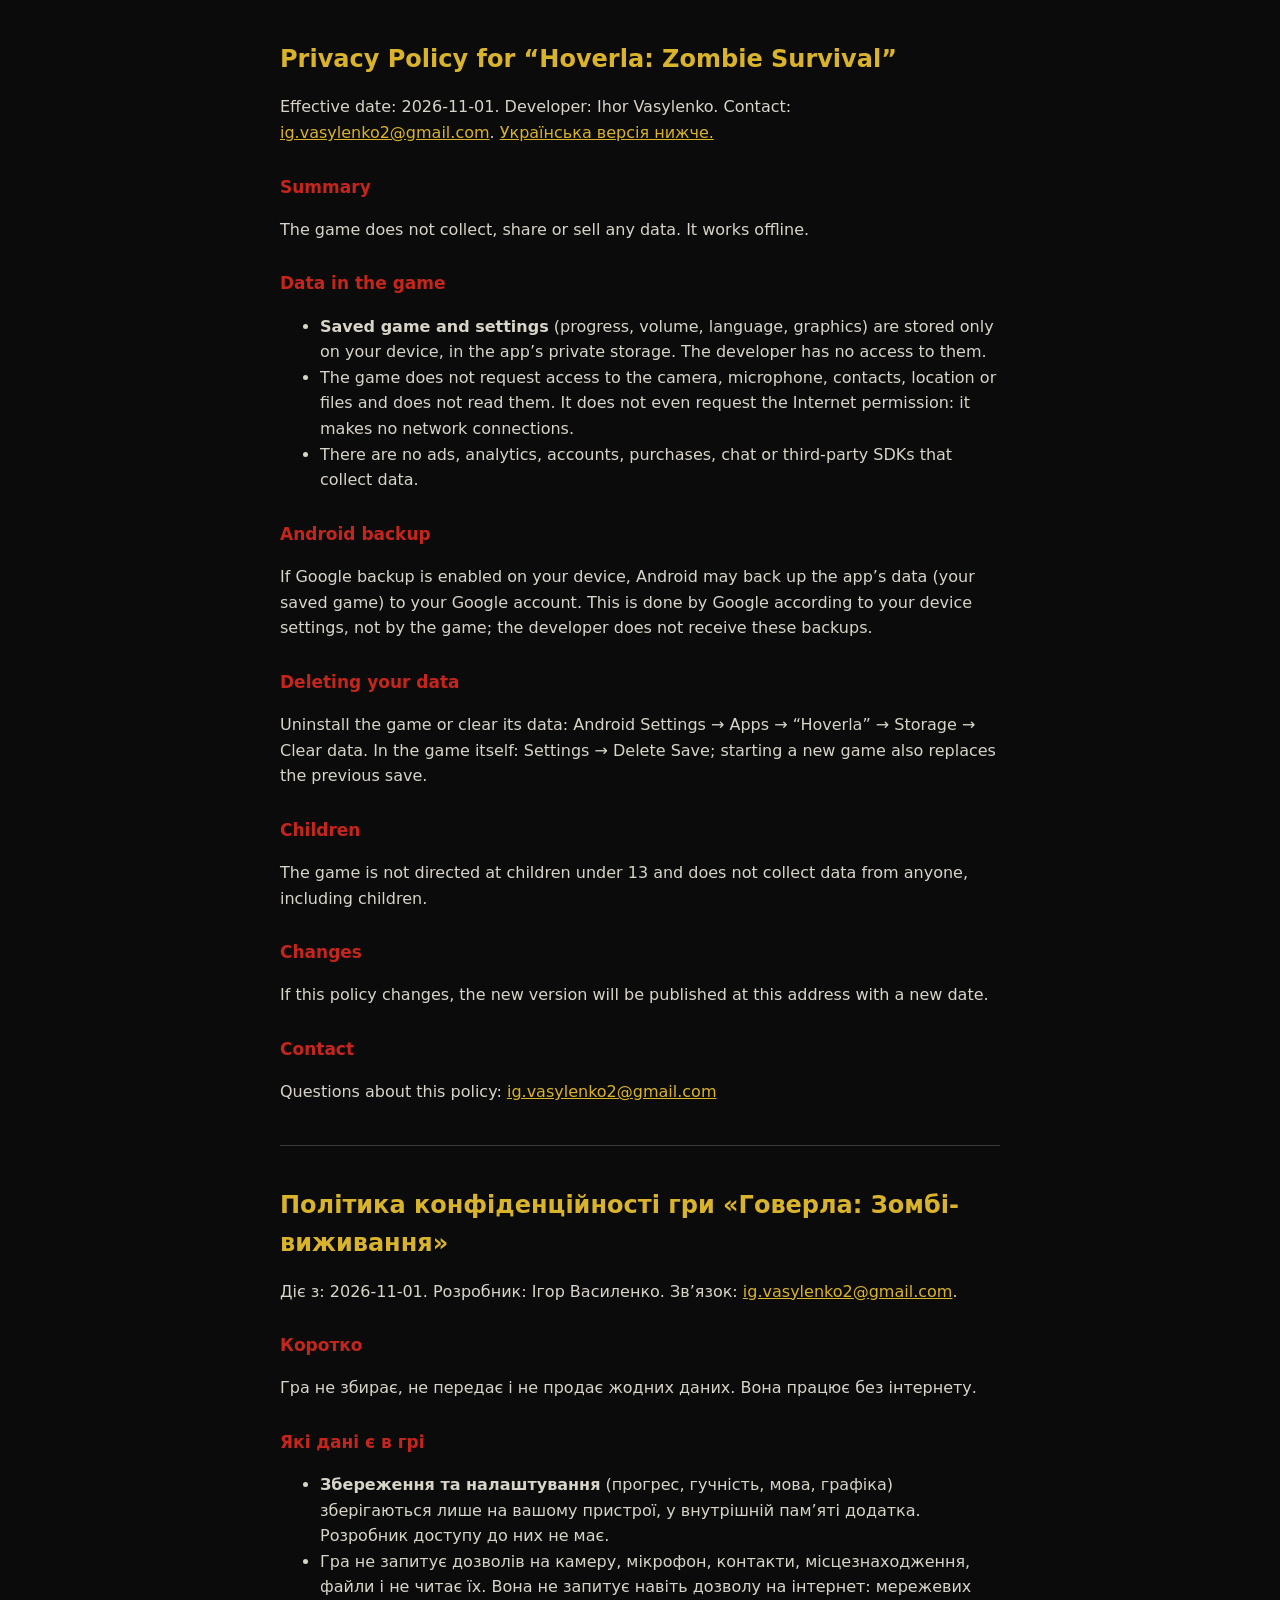
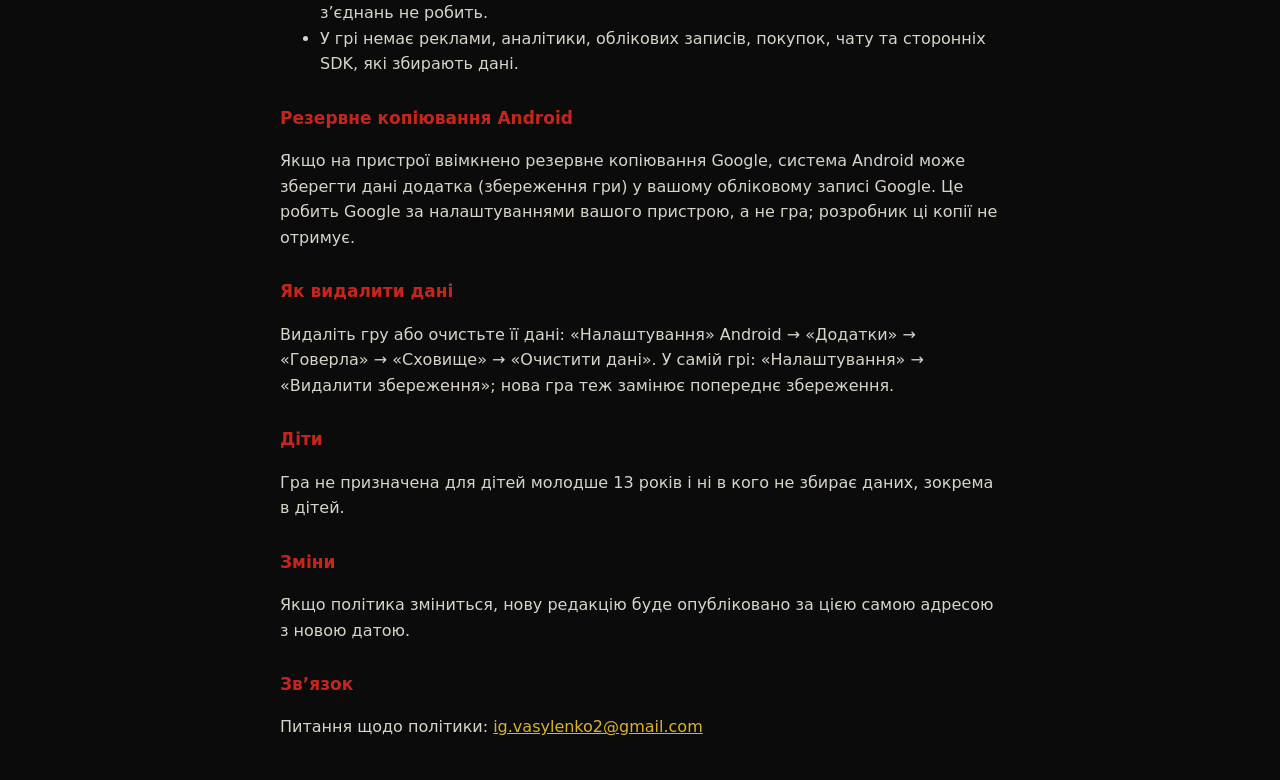
==== hoverla/privacy.html @ ca629ad1 "Privacy policy for Hoverla: Zombie Survival (en/uk)" ====
<!doctype html>
<html lang="en">
<head>
<meta charset="utf-8">
<meta name="viewport" content="width=device-width, initial-scale=1">
<title>Hoverla: Zombie Survival — Privacy Policy</title>
<style>
  body { font: 16px/1.6 system-ui, -apple-system, "Segoe UI", Roboto, sans-serif; max-width: 720px; margin: 40px auto; padding: 0 16px; background: #0b0b0b; color: #d8d4c8; }
  h1 { color: #d9b32b; font-size: 24px; }
  h2 { color: #c4261d; font-size: 17px; margin-top: 28px; }
  a { color: #d9b32b; }
  hr { border: 0; border-top: 1px solid #3a3a3a; margin: 40px 0; }
</style>
</head>
<body>
<h1>Privacy Policy for “Hoverla: Zombie Survival”</h1>
<p>Effective date: 2026-11-01. Developer: Ihor Vasylenko. Contact: <a href="mailto:ig.vasylenko2@gmail.com">ig.vasylenko2@gmail.com</a>. <a href="#uk">Українська версія нижче.</a></p>

<h2>Summary</h2>
<p>The game does not collect, share or sell any data. It works offline.</p>

<h2>Data in the game</h2>
<ul>
<li><b>Saved game and settings</b> (progress, volume, language, graphics) are stored only on your device, in the app’s private storage. The developer has no access to them.</li>
<li>The game does not request access to the camera, microphone, contacts, location or files and does not read them. It does not even request the Internet permission: it makes no network connections.</li>
<li>There are no ads, analytics, accounts, purchases, chat or third-party SDKs that collect data.</li>
</ul>

<h2>Android backup</h2>
<p>If Google backup is enabled on your device, Android may back up the app’s data (your saved game) to your Google account. This is done by Google according to your device settings, not by the game; the developer does not receive these backups.</p>

<h2>Deleting your data</h2>
<p>Uninstall the game or clear its data: Android Settings → Apps → “Hoverla” → Storage → Clear data. In the game itself: Settings → Delete Save; starting a new game also replaces the previous save.</p>

<h2>Children</h2>
<p>The game is not directed at children under 13 and does not collect data from anyone, including children.</p>

<h2>Changes</h2>
<p>If this policy changes, the new version will be published at this address with a new date.</p>

<h2>Contact</h2>
<p>Questions about this policy: <a href="mailto:ig.vasylenko2@gmail.com">ig.vasylenko2@gmail.com</a></p>

<hr>

<div id="uk" lang="uk">
<h1>Політика конфіденційності гри «Говерла: Зомбі-виживання»</h1>
<p>Діє з: 2026-11-01. Розробник: Ігор Василенко. Зв’язок: <a href="mailto:ig.vasylenko2@gmail.com">ig.vasylenko2@gmail.com</a>.</p>

<h2>Коротко</h2>
<p>Гра не збирає, не передає і не продає жодних даних. Вона працює без інтернету.</p>

<h2>Які дані є в грі</h2>
<ul>
<li><b>Збереження та налаштування</b> (прогрес, гучність, мова, графіка) зберігаються лише на вашому пристрої, у внутрішній пам’яті додатка. Розробник доступу до них не має.</li>
<li>Гра не запитує дозволів на камеру, мікрофон, контакти, місцезнаходження, файли і не читає їх. Вона не запитує навіть дозволу на інтернет: мережевих з’єднань не робить.</li>
<li>У грі немає реклами, аналітики, облікових записів, покупок, чату та сторонніх SDK, які збирають дані.</li>
</ul>

<h2>Резервне копіювання Android</h2>
<p>Якщо на пристрої ввімкнено резервне копіювання Google, система Android може зберегти дані додатка (збереження гри) у вашому обліковому записі Google. Це робить Google за налаштуваннями вашого пристрою, а не гра; розробник ці копії не отримує.</p>

<h2>Як видалити дані</h2>
<p>Видаліть гру або очистьте її дані: «Налаштування» Android → «Додатки» → «Говерла» → «Сховище» → «Очистити дані». У самій грі: «Налаштування» → «Видалити збереження»; нова гра теж замінює попереднє збереження.</p>

<h2>Діти</h2>
<p>Гра не призначена для дітей молодше 13 років і ні в кого не збирає даних, зокрема в дітей.</p>

<h2>Зміни</h2>
<p>Якщо політика зміниться, нову редакцію буде опубліковано за цією самою адресою з новою датою.</p>

<h2>Зв’язок</h2>
<p>Питання щодо політики: <a href="mailto:ig.vasylenko2@gmail.com">ig.vasylenko2@gmail.com</a></p>
</div>
</body>
</html>
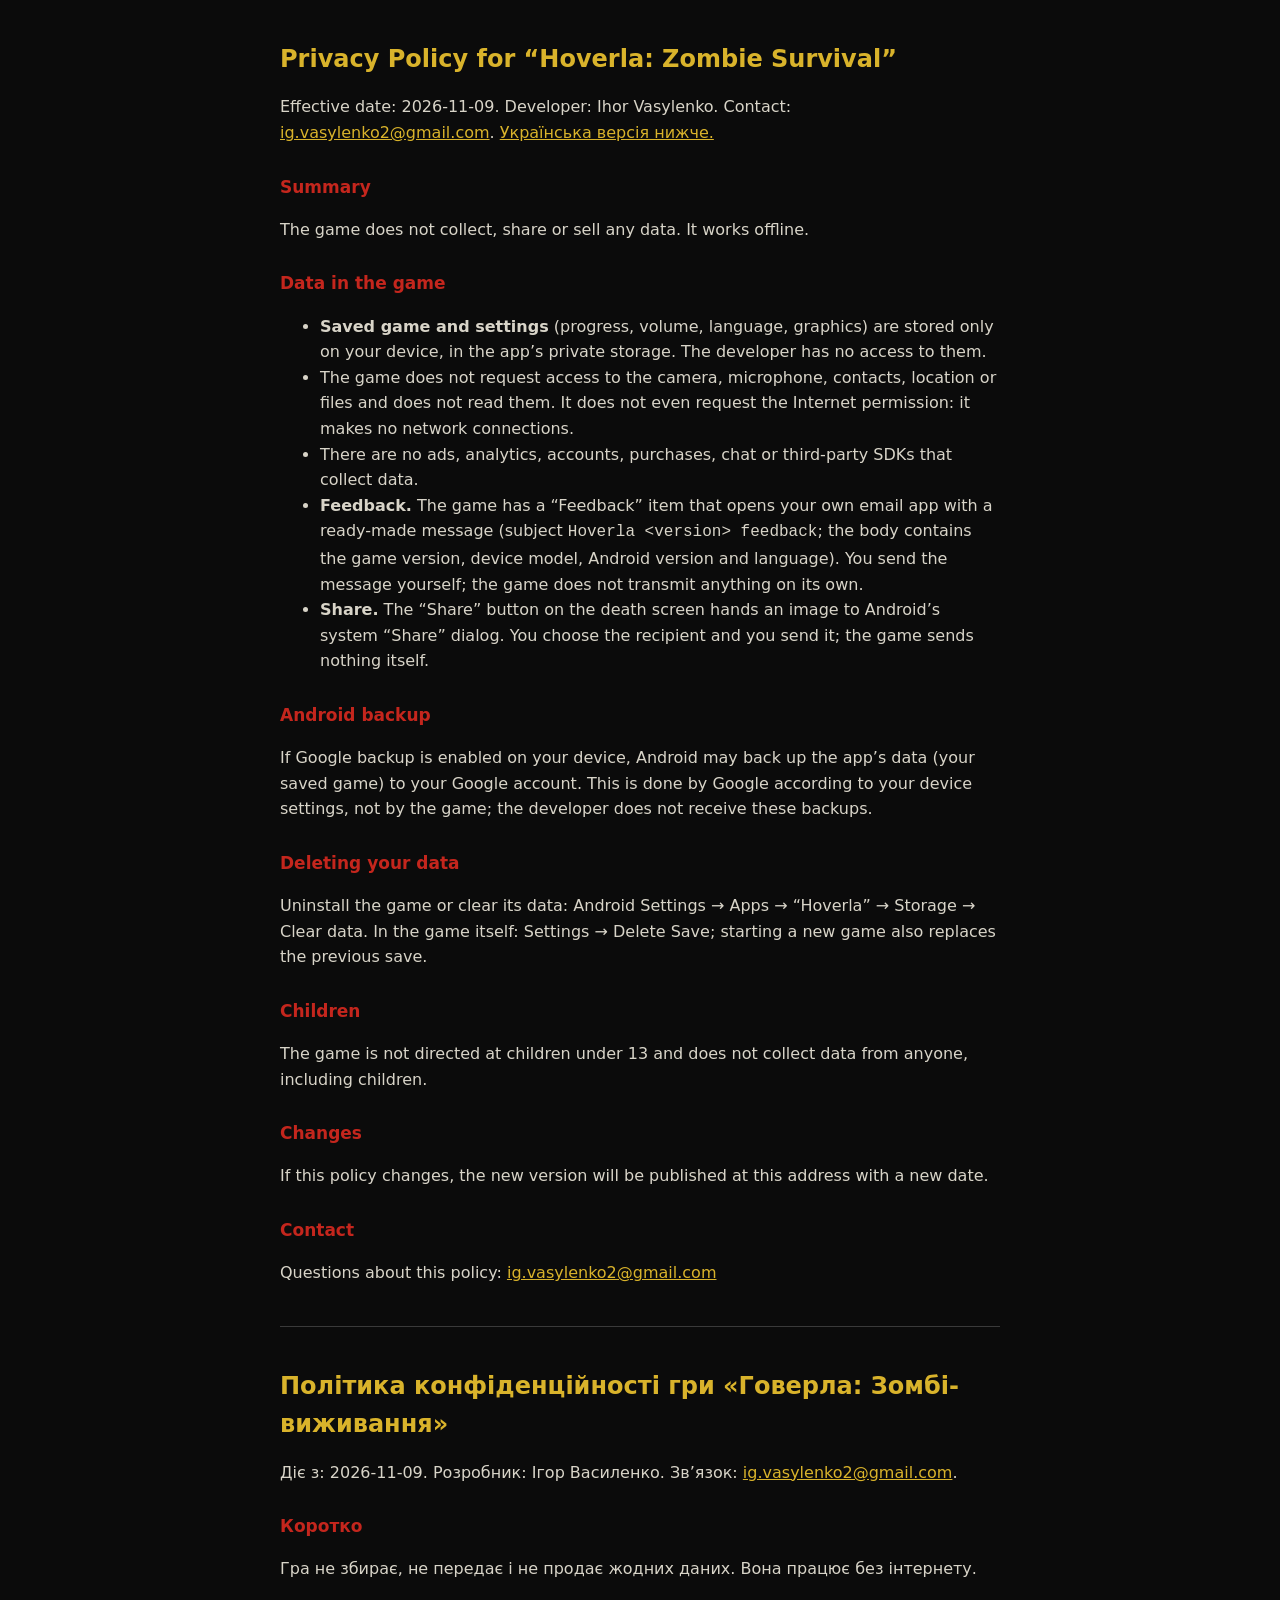
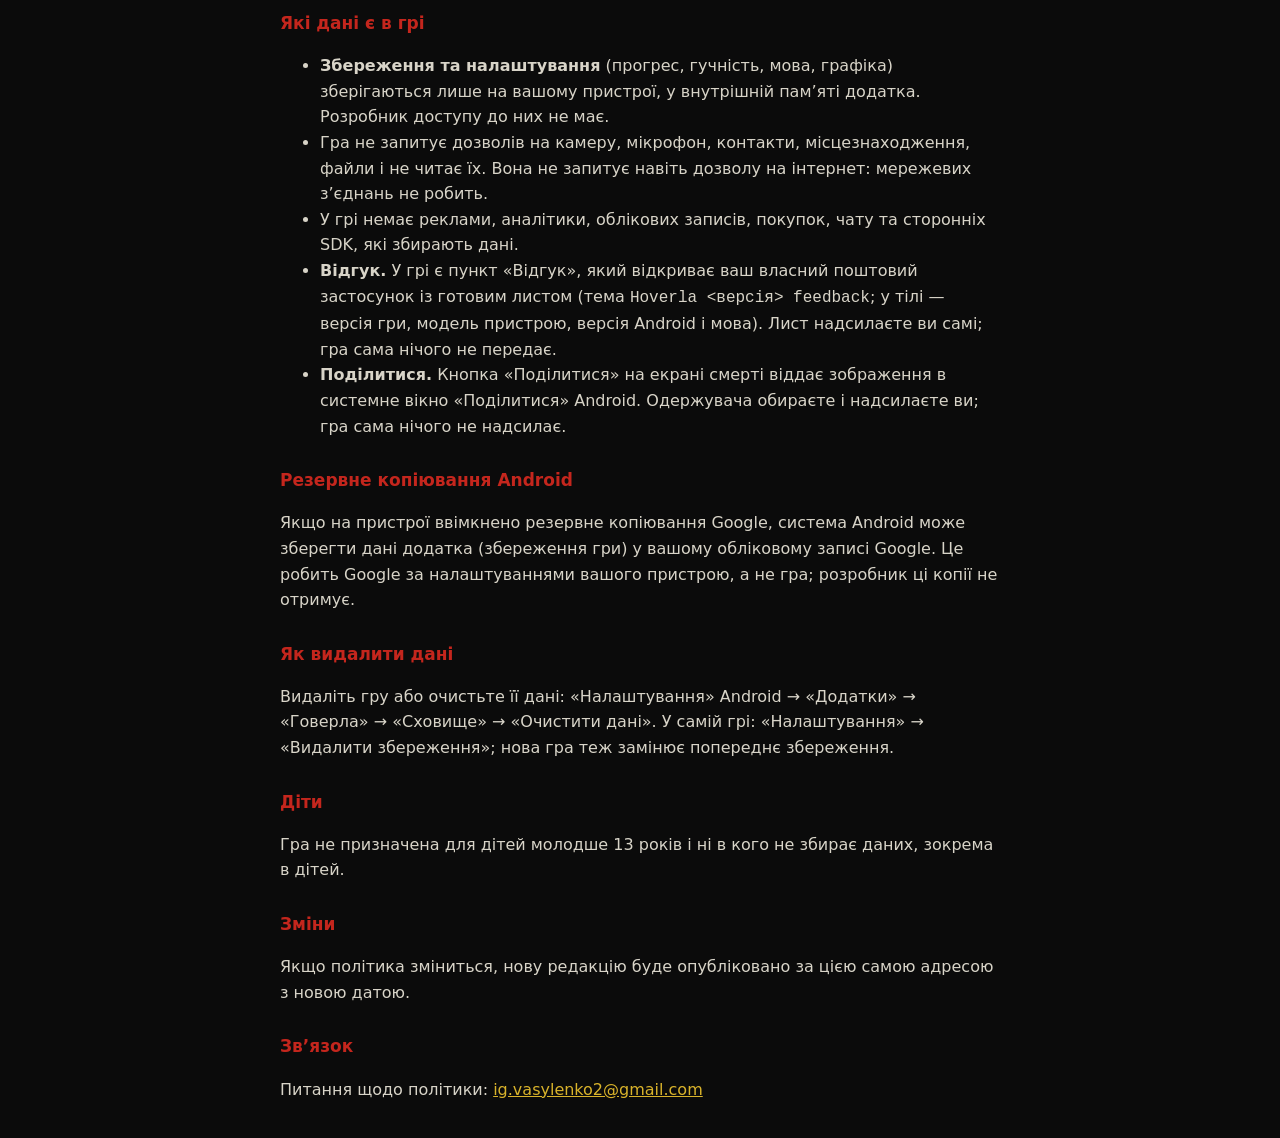
==== commit 07869afd: "Hoverla privacy: feedback email and share-image notes, date 2026-11-09" ====
--- a/hoverla/privacy.html
+++ b/hoverla/privacy.html
@@ -14,7 +14,7 @@
 </head>
 <body>
 <h1>Privacy Policy for “Hoverla: Zombie Survival”</h1>
-<p>Effective date: 2026-11-01. Developer: Ihor Vasylenko. Contact: <a href="mailto:ig.vasylenko2@gmail.com">ig.vasylenko2@gmail.com</a>. <a href="#uk">Українська версія нижче.</a></p>
+<p>Effective date: 2026-11-09. Developer: Ihor Vasylenko. Contact: <a href="mailto:ig.vasylenko2@gmail.com">ig.vasylenko2@gmail.com</a>. <a href="#uk">Українська версія нижче.</a></p>
 
 <h2>Summary</h2>
 <p>The game does not collect, share or sell any data. It works offline.</p>
@@ -24,6 +24,8 @@
 <li><b>Saved game and settings</b> (progress, volume, language, graphics) are stored only on your device, in the app’s private storage. The developer has no access to them.</li>
 <li>The game does not request access to the camera, microphone, contacts, location or files and does not read them. It does not even request the Internet permission: it makes no network connections.</li>
 <li>There are no ads, analytics, accounts, purchases, chat or third-party SDKs that collect data.</li>
+<li><b>Feedback.</b> The game has a “Feedback” item that opens your own email app with a ready-made message (subject <code>Hoverla &lt;version&gt; feedback</code>; the body contains the game version, device model, Android version and language). You send the message yourself; the game does not transmit anything on its own.</li>
+<li><b>Share.</b> The “Share” button on the death screen hands an image to Android’s system “Share” dialog. You choose the recipient and you send it; the game sends nothing itself.</li>
 </ul>
 
 <h2>Android backup</h2>
@@ -45,7 +47,7 @@
 
 <div id="uk" lang="uk">
 <h1>Політика конфіденційності гри «Говерла: Зомбі-виживання»</h1>
-<p>Діє з: 2026-11-01. Розробник: Ігор Василенко. Зв’язок: <a href="mailto:ig.vasylenko2@gmail.com">ig.vasylenko2@gmail.com</a>.</p>
+<p>Діє з: 2026-11-09. Розробник: Ігор Василенко. Зв’язок: <a href="mailto:ig.vasylenko2@gmail.com">ig.vasylenko2@gmail.com</a>.</p>
 
 <h2>Коротко</h2>
 <p>Гра не збирає, не передає і не продає жодних даних. Вона працює без інтернету.</p>
@@ -55,6 +57,8 @@
 <li><b>Збереження та налаштування</b> (прогрес, гучність, мова, графіка) зберігаються лише на вашому пристрої, у внутрішній пам’яті додатка. Розробник доступу до них не має.</li>
 <li>Гра не запитує дозволів на камеру, мікрофон, контакти, місцезнаходження, файли і не читає їх. Вона не запитує навіть дозволу на інтернет: мережевих з’єднань не робить.</li>
 <li>У грі немає реклами, аналітики, облікових записів, покупок, чату та сторонніх SDK, які збирають дані.</li>
+<li><b>Відгук.</b> У грі є пункт «Відгук», який відкриває ваш власний поштовий застосунок із готовим листом (тема <code>Hoverla &lt;версія&gt; feedback</code>; у тілі — версія гри, модель пристрою, версія Android і мова). Лист надсилаєте ви самі; гра сама нічого не передає.</li>
+<li><b>Поділитися.</b> Кнопка «Поділитися» на екрані смерті віддає зображення в системне вікно «Поділитися» Android. Одержувача обираєте і надсилаєте ви; гра сама нічого не надсилає.</li>
 </ul>
 
 <h2>Резервне копіювання Android</h2>
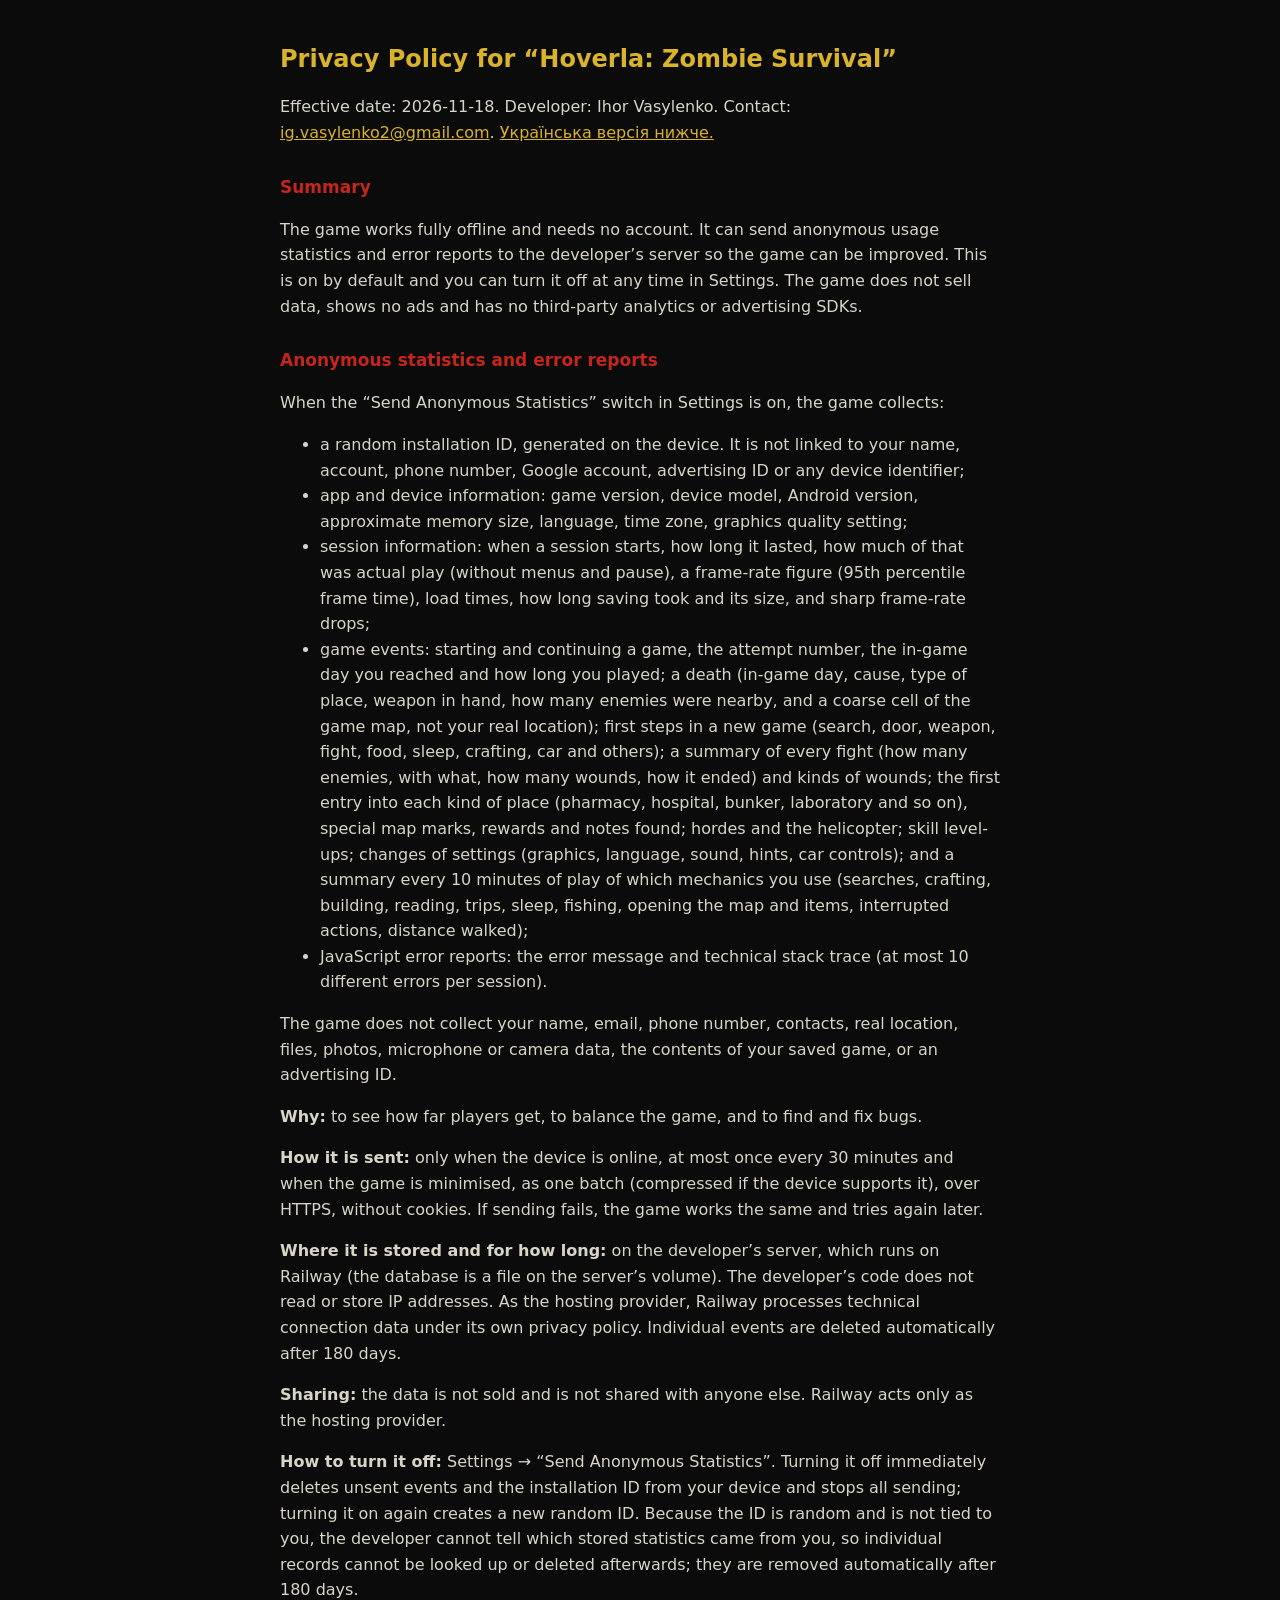
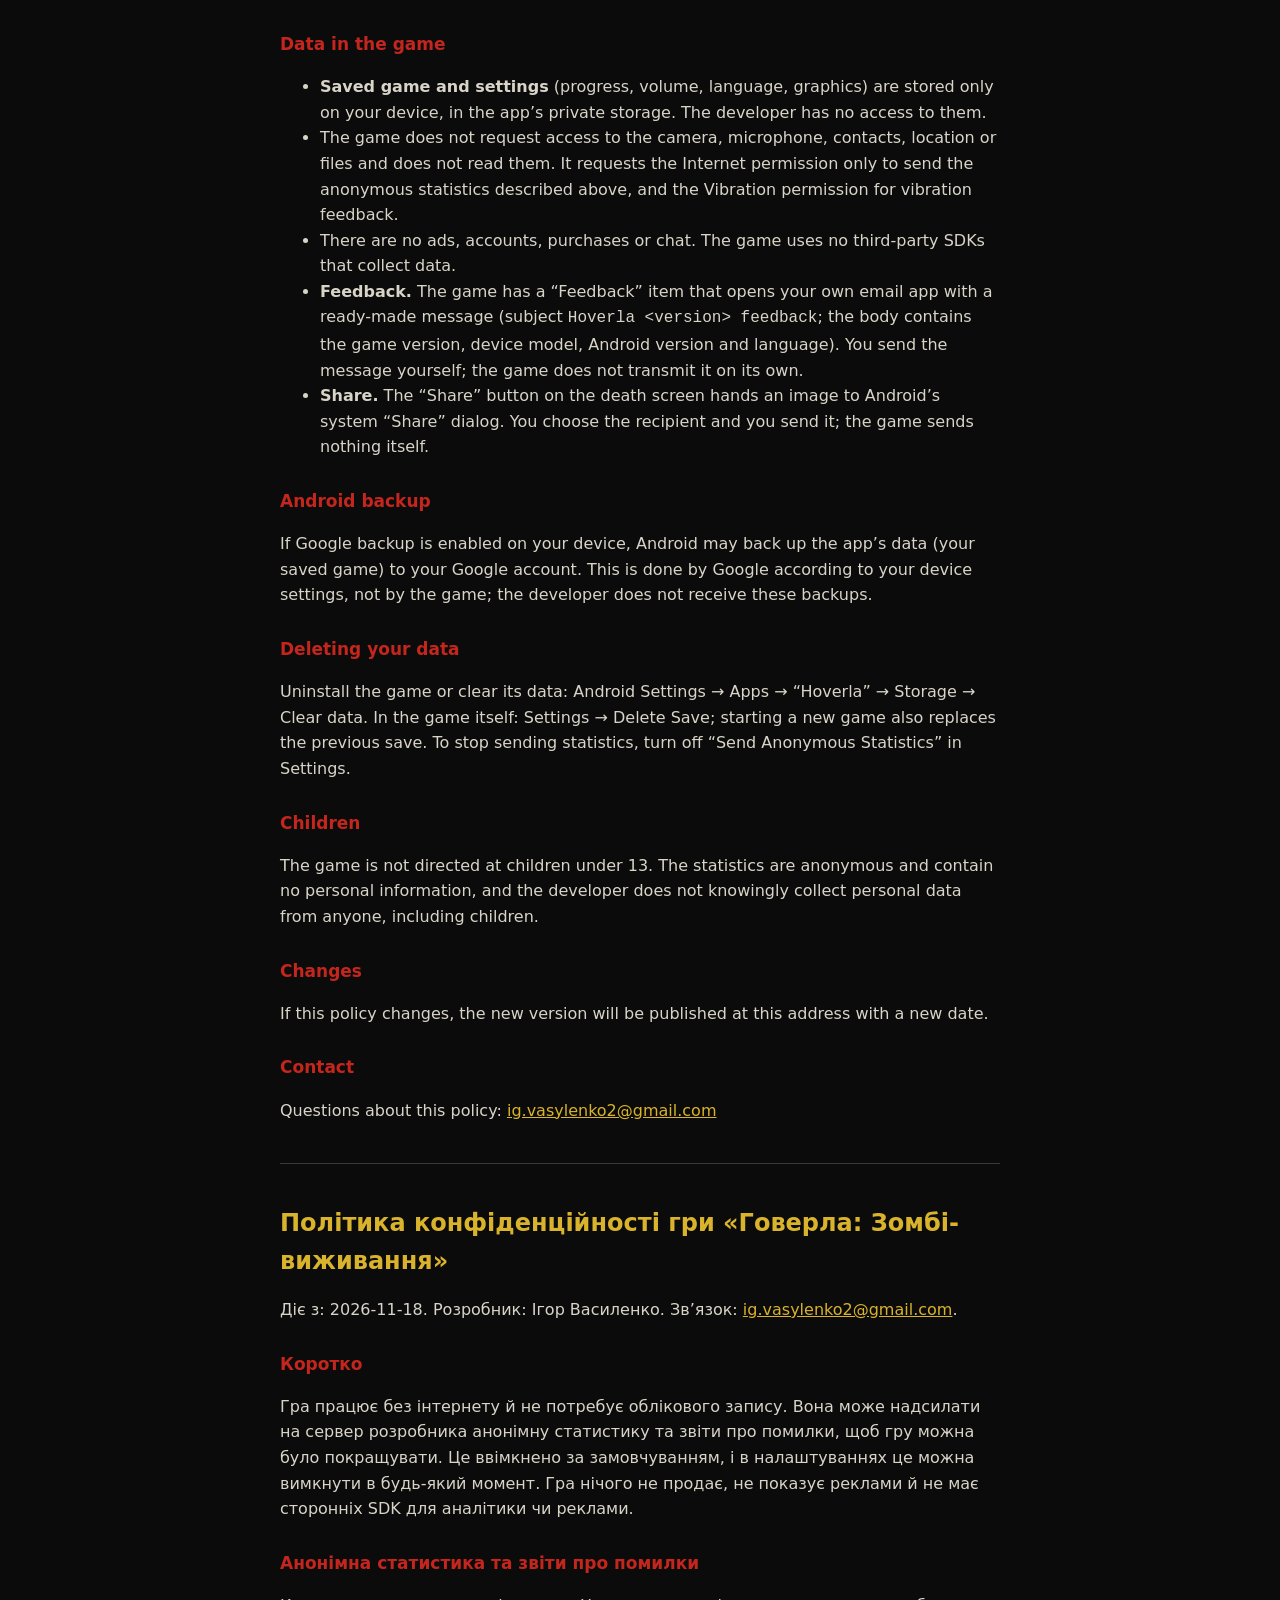
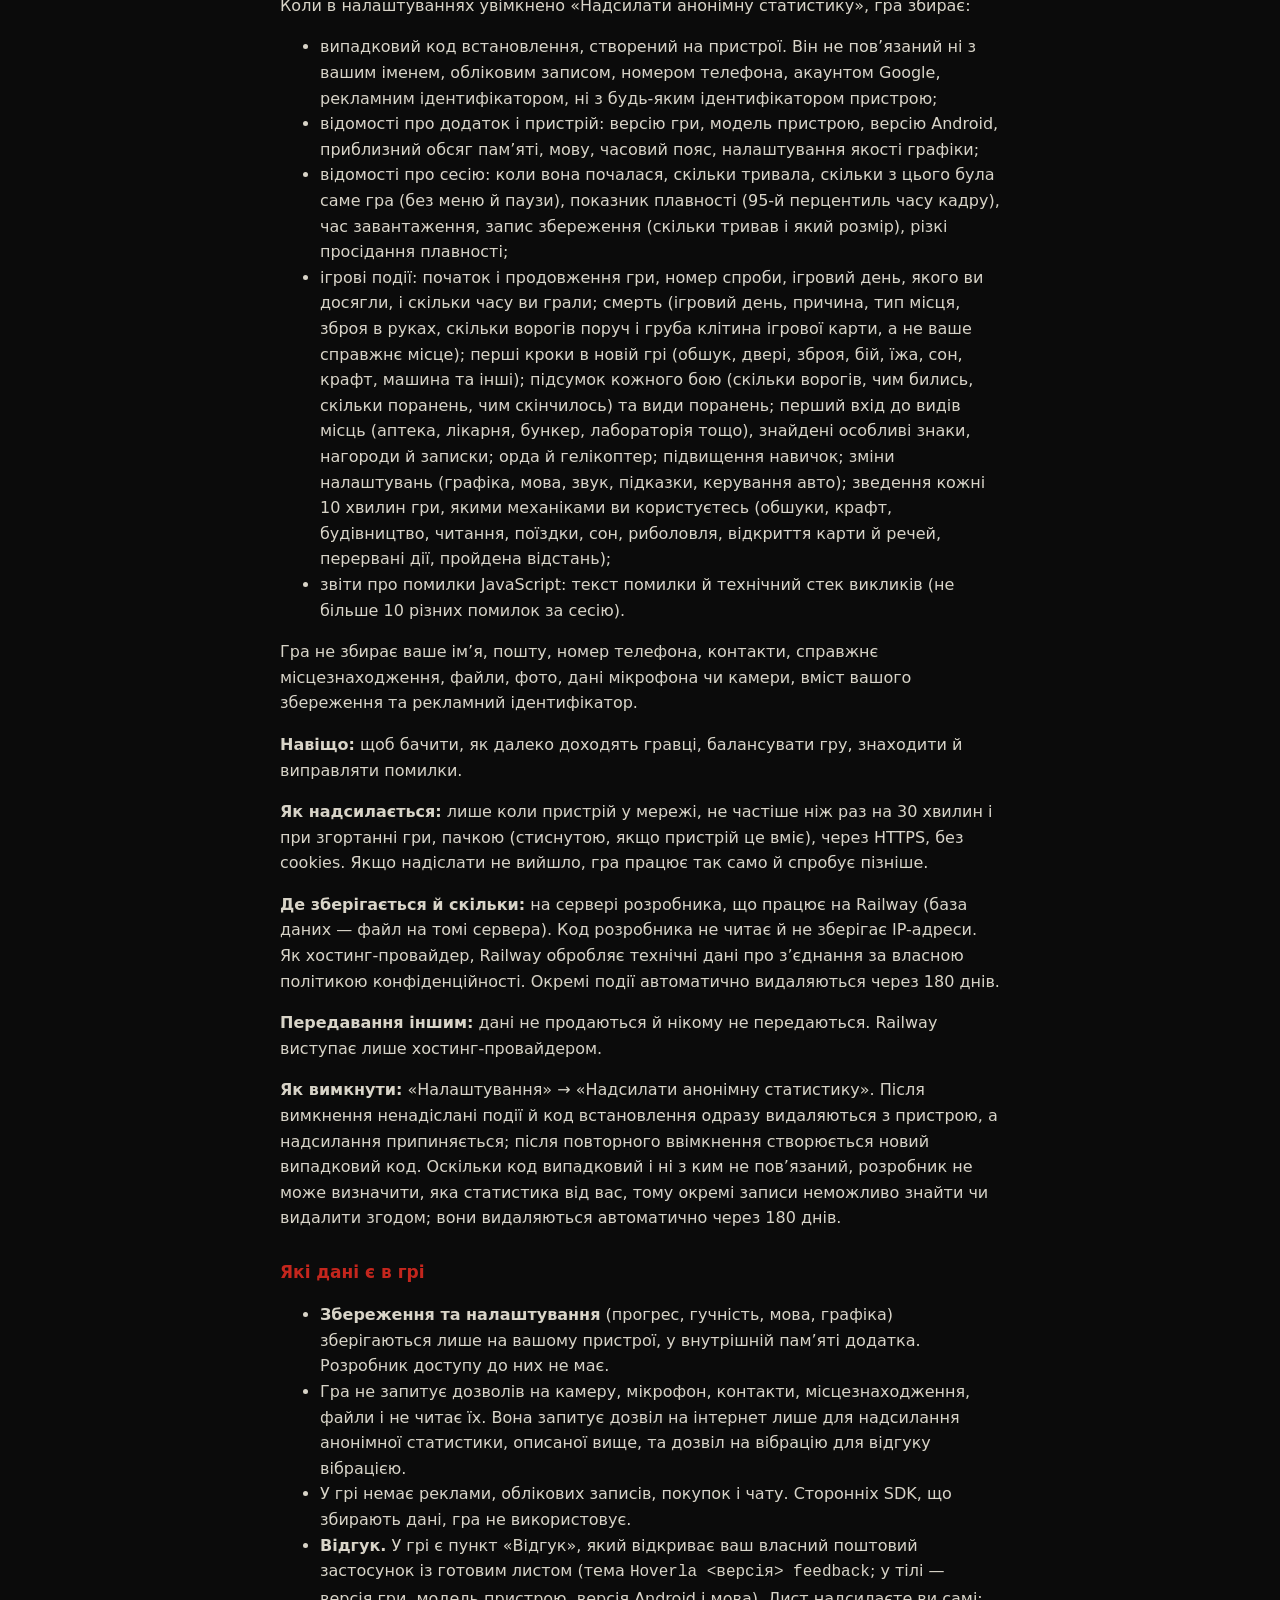
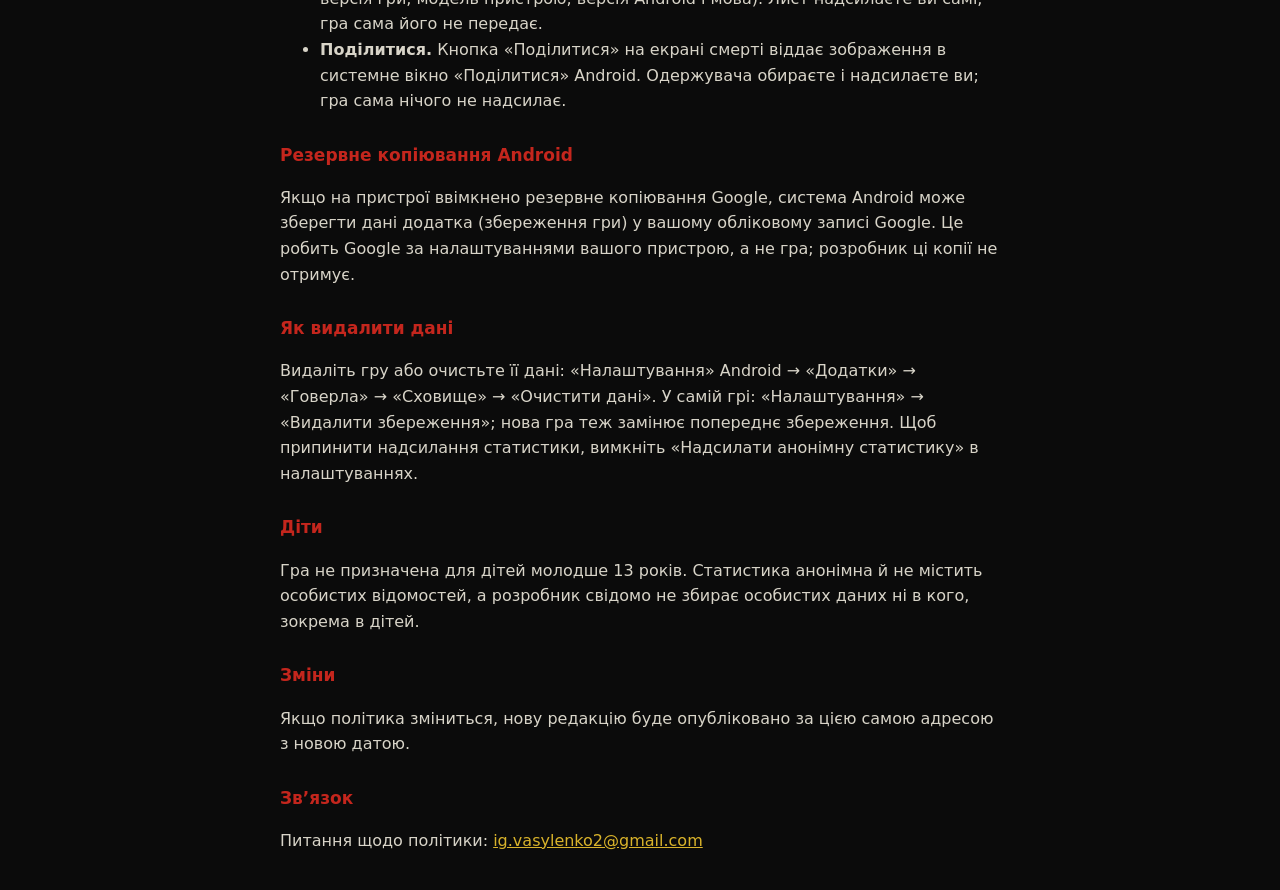
==== commit d9d7b2c1: "Privacy policy: anonymous statistics and error reports (2026-11-18)" ====
--- a/hoverla/privacy.html
+++ b/hoverla/privacy.html
@@ -14,17 +14,33 @@
 </head>
 <body>
 <h1>Privacy Policy for “Hoverla: Zombie Survival”</h1>
-<p>Effective date: 2026-11-09. Developer: Ihor Vasylenko. Contact: <a href="mailto:ig.vasylenko2@gmail.com">ig.vasylenko2@gmail.com</a>. <a href="#uk">Українська версія нижче.</a></p>
+<p>Effective date: 2026-11-18. Developer: Ihor Vasylenko. Contact: <a href="mailto:ig.vasylenko2@gmail.com">ig.vasylenko2@gmail.com</a>. <a href="#uk">Українська версія нижче.</a></p>
 
 <h2>Summary</h2>
-<p>The game does not collect, share or sell any data. It works offline.</p>
+<p>The game works fully offline and needs no account. It can send anonymous usage statistics and error reports to the developer’s server so the game can be improved. This is on by default and you can turn it off at any time in Settings. The game does not sell data, shows no ads and has no third-party analytics or advertising SDKs.</p>
+
+<h2>Anonymous statistics and error reports</h2>
+<p>When the “Send Anonymous Statistics” switch in Settings is on, the game collects:</p>
+<ul>
+<li>a random installation ID, generated on the device. It is not linked to your name, account, phone number, Google account, advertising ID or any device identifier;</li>
+<li>app and device information: game version, device model, Android version, approximate memory size, language, time zone, graphics quality setting;</li>
+<li>session information: when a session starts, how long it lasted, how much of that was actual play (without menus and pause), a frame-rate figure (95th percentile frame time), load times, how long saving took and its size, and sharp frame-rate drops;</li>
+<li>game events: starting and continuing a game, the attempt number, the in-game day you reached and how long you played; a death (in-game day, cause, type of place, weapon in hand, how many enemies were nearby, and a coarse cell of the game map, not your real location); first steps in a new game (search, door, weapon, fight, food, sleep, crafting, car and others); a summary of every fight (how many enemies, with what, how many wounds, how it ended) and kinds of wounds; the first entry into each kind of place (pharmacy, hospital, bunker, laboratory and so on), special map marks, rewards and notes found; hordes and the helicopter; skill level-ups; changes of settings (graphics, language, sound, hints, car controls); and a summary every 10 minutes of play of which mechanics you use (searches, crafting, building, reading, trips, sleep, fishing, opening the map and items, interrupted actions, distance walked);</li>
+<li>JavaScript error reports: the error message and technical stack trace (at most 10 different errors per session).</li>
+</ul>
+<p>The game does not collect your name, email, phone number, contacts, real location, files, photos, microphone or camera data, the contents of your saved game, or an advertising ID.</p>
+<p><b>Why:</b> to see how far players get, to balance the game, and to find and fix bugs.</p>
+<p><b>How it is sent:</b> only when the device is online, at most once every 30 minutes and when the game is minimised, as one batch (compressed if the device supports it), over HTTPS, without cookies. If sending fails, the game works the same and tries again later.</p>
+<p><b>Where it is stored and for how long:</b> on the developer’s server, which runs on Railway (the database is a file on the server’s volume). The developer’s code does not read or store IP addresses. As the hosting provider, Railway processes technical connection data under its own privacy policy. Individual events are deleted automatically after 180 days.</p>
+<p><b>Sharing:</b> the data is not sold and is not shared with anyone else. Railway acts only as the hosting provider.</p>
+<p><b>How to turn it off:</b> Settings → “Send Anonymous Statistics”. Turning it off immediately deletes unsent events and the installation ID from your device and stops all sending; turning it on again creates a new random ID. Because the ID is random and is not tied to you, the developer cannot tell which stored statistics came from you, so individual records cannot be looked up or deleted afterwards; they are removed automatically after 180 days.</p>
 
 <h2>Data in the game</h2>
 <ul>
 <li><b>Saved game and settings</b> (progress, volume, language, graphics) are stored only on your device, in the app’s private storage. The developer has no access to them.</li>
-<li>The game does not request access to the camera, microphone, contacts, location or files and does not read them. It does not even request the Internet permission: it makes no network connections.</li>
-<li>There are no ads, analytics, accounts, purchases, chat or third-party SDKs that collect data.</li>
-<li><b>Feedback.</b> The game has a “Feedback” item that opens your own email app with a ready-made message (subject <code>Hoverla &lt;version&gt; feedback</code>; the body contains the game version, device model, Android version and language). You send the message yourself; the game does not transmit anything on its own.</li>
+<li>The game does not request access to the camera, microphone, contacts, location or files and does not read them. It requests the Internet permission only to send the anonymous statistics described above, and the Vibration permission for vibration feedback.</li>
+<li>There are no ads, accounts, purchases or chat. The game uses no third-party SDKs that collect data.</li>
+<li><b>Feedback.</b> The game has a “Feedback” item that opens your own email app with a ready-made message (subject <code>Hoverla &lt;version&gt; feedback</code>; the body contains the game version, device model, Android version and language). You send the message yourself; the game does not transmit it on its own.</li>
 <li><b>Share.</b> The “Share” button on the death screen hands an image to Android’s system “Share” dialog. You choose the recipient and you send it; the game sends nothing itself.</li>
 </ul>
 
@@ -32,10 +48,10 @@
 <p>If Google backup is enabled on your device, Android may back up the app’s data (your saved game) to your Google account. This is done by Google according to your device settings, not by the game; the developer does not receive these backups.</p>
 
 <h2>Deleting your data</h2>
-<p>Uninstall the game or clear its data: Android Settings → Apps → “Hoverla” → Storage → Clear data. In the game itself: Settings → Delete Save; starting a new game also replaces the previous save.</p>
+<p>Uninstall the game or clear its data: Android Settings → Apps → “Hoverla” → Storage → Clear data. In the game itself: Settings → Delete Save; starting a new game also replaces the previous save. To stop sending statistics, turn off “Send Anonymous Statistics” in Settings.</p>
 
 <h2>Children</h2>
-<p>The game is not directed at children under 13 and does not collect data from anyone, including children.</p>
+<p>The game is not directed at children under 13. The statistics are anonymous and contain no personal information, and the developer does not knowingly collect personal data from anyone, including children.</p>
 
 <h2>Changes</h2>
 <p>If this policy changes, the new version will be published at this address with a new date.</p>
@@ -47,17 +63,33 @@
 
 <div id="uk" lang="uk">
 <h1>Політика конфіденційності гри «Говерла: Зомбі-виживання»</h1>
-<p>Діє з: 2026-11-09. Розробник: Ігор Василенко. Зв’язок: <a href="mailto:ig.vasylenko2@gmail.com">ig.vasylenko2@gmail.com</a>.</p>
+<p>Діє з: 2026-11-18. Розробник: Ігор Василенко. Зв’язок: <a href="mailto:ig.vasylenko2@gmail.com">ig.vasylenko2@gmail.com</a>.</p>
 
 <h2>Коротко</h2>
-<p>Гра не збирає, не передає і не продає жодних даних. Вона працює без інтернету.</p>
+<p>Гра працює без інтернету й не потребує облікового запису. Вона може надсилати на сервер розробника анонімну статистику та звіти про помилки, щоб гру можна було покращувати. Це ввімкнено за замовчуванням, і в налаштуваннях це можна вимкнути в будь-який момент. Гра нічого не продає, не показує реклами й не має сторонніх SDK для аналітики чи реклами.</p>
+
+<h2>Анонімна статистика та звіти про помилки</h2>
+<p>Коли в налаштуваннях увімкнено «Надсилати анонімну статистику», гра збирає:</p>
+<ul>
+<li>випадковий код встановлення, створений на пристрої. Він не пов’язаний ні з вашим іменем, обліковим записом, номером телефона, акаунтом Google, рекламним ідентифікатором, ні з будь-яким ідентифікатором пристрою;</li>
+<li>відомості про додаток і пристрій: версію гри, модель пристрою, версію Android, приблизний обсяг пам’яті, мову, часовий пояс, налаштування якості графіки;</li>
+<li>відомості про сесію: коли вона почалася, скільки тривала, скільки з цього була саме гра (без меню й паузи), показник плавності (95-й перцентиль часу кадру), час завантаження, запис збереження (скільки тривав і який розмір), різкі просідання плавності;</li>
+<li>ігрові події: початок і продовження гри, номер спроби, ігровий день, якого ви досягли, і скільки часу ви грали; смерть (ігровий день, причина, тип місця, зброя в руках, скільки ворогів поруч і груба клітина ігрової карти, а не ваше справжнє місце); перші кроки в новій грі (обшук, двері, зброя, бій, їжа, сон, крафт, машина та інші); підсумок кожного бою (скільки ворогів, чим бились, скільки поранень, чим скінчилось) та види поранень; перший вхід до видів місць (аптека, лікарня, бункер, лабораторія тощо), знайдені особливі знаки, нагороди й записки; орда й гелікоптер; підвищення навичок; зміни налаштувань (графіка, мова, звук, підказки, керування авто); зведення кожні 10 хвилин гри, якими механіками ви користуєтесь (обшуки, крафт, будівництво, читання, поїздки, сон, риболовля, відкриття карти й речей, перервані дії, пройдена відстань);</li>
+<li>звіти про помилки JavaScript: текст помилки й технічний стек викликів (не більше 10 різних помилок за сесію).</li>
+</ul>
+<p>Гра не збирає ваше ім’я, пошту, номер телефона, контакти, справжнє місцезнаходження, файли, фото, дані мікрофона чи камери, вміст вашого збереження та рекламний ідентифікатор.</p>
+<p><b>Навіщо:</b> щоб бачити, як далеко доходять гравці, балансувати гру, знаходити й виправляти помилки.</p>
+<p><b>Як надсилається:</b> лише коли пристрій у мережі, не частіше ніж раз на 30 хвилин і при згортанні гри, пачкою (стиснутою, якщо пристрій це вміє), через HTTPS, без cookies. Якщо надіслати не вийшло, гра працює так само й спробує пізніше.</p>
+<p><b>Де зберігається й скільки:</b> на сервері розробника, що працює на Railway (база даних — файл на томі сервера). Код розробника не читає й не зберігає IP-адреси. Як хостинг-провайдер, Railway обробляє технічні дані про з’єднання за власною політикою конфіденційності. Окремі події автоматично видаляються через 180 днів.</p>
+<p><b>Передавання іншим:</b> дані не продаються й нікому не передаються. Railway виступає лише хостинг-провайдером.</p>
+<p><b>Як вимкнути:</b> «Налаштування» → «Надсилати анонімну статистику». Після вимкнення ненадіслані події й код встановлення одразу видаляються з пристрою, а надсилання припиняється; після повторного ввімкнення створюється новий випадковий код. Оскільки код випадковий і ні з ким не пов’язаний, розробник не може визначити, яка статистика від вас, тому окремі записи неможливо знайти чи видалити згодом; вони видаляються автоматично через 180 днів.</p>
 
 <h2>Які дані є в грі</h2>
 <ul>
 <li><b>Збереження та налаштування</b> (прогрес, гучність, мова, графіка) зберігаються лише на вашому пристрої, у внутрішній пам’яті додатка. Розробник доступу до них не має.</li>
-<li>Гра не запитує дозволів на камеру, мікрофон, контакти, місцезнаходження, файли і не читає їх. Вона не запитує навіть дозволу на інтернет: мережевих з’єднань не робить.</li>
-<li>У грі немає реклами, аналітики, облікових записів, покупок, чату та сторонніх SDK, які збирають дані.</li>
-<li><b>Відгук.</b> У грі є пункт «Відгук», який відкриває ваш власний поштовий застосунок із готовим листом (тема <code>Hoverla &lt;версія&gt; feedback</code>; у тілі — версія гри, модель пристрою, версія Android і мова). Лист надсилаєте ви самі; гра сама нічого не передає.</li>
+<li>Гра не запитує дозволів на камеру, мікрофон, контакти, місцезнаходження, файли і не читає їх. Вона запитує дозвіл на інтернет лише для надсилання анонімної статистики, описаної вище, та дозвіл на вібрацію для відгуку вібрацією.</li>
+<li>У грі немає реклами, облікових записів, покупок і чату. Сторонніх SDK, що збирають дані, гра не використовує.</li>
+<li><b>Відгук.</b> У грі є пункт «Відгук», який відкриває ваш власний поштовий застосунок із готовим листом (тема <code>Hoverla &lt;версія&gt; feedback</code>; у тілі — версія гри, модель пристрою, версія Android і мова). Лист надсилаєте ви самі; гра сама його не передає.</li>
 <li><b>Поділитися.</b> Кнопка «Поділитися» на екрані смерті віддає зображення в системне вікно «Поділитися» Android. Одержувача обираєте і надсилаєте ви; гра сама нічого не надсилає.</li>
 </ul>
 
@@ -65,10 +97,10 @@
 <p>Якщо на пристрої ввімкнено резервне копіювання Google, система Android може зберегти дані додатка (збереження гри) у вашому обліковому записі Google. Це робить Google за налаштуваннями вашого пристрою, а не гра; розробник ці копії не отримує.</p>
 
 <h2>Як видалити дані</h2>
-<p>Видаліть гру або очистьте її дані: «Налаштування» Android → «Додатки» → «Говерла» → «Сховище» → «Очистити дані». У самій грі: «Налаштування» → «Видалити збереження»; нова гра теж замінює попереднє збереження.</p>
+<p>Видаліть гру або очистьте її дані: «Налаштування» Android → «Додатки» → «Говерла» → «Сховище» → «Очистити дані». У самій грі: «Налаштування» → «Видалити збереження»; нова гра теж замінює попереднє збереження. Щоб припинити надсилання статистики, вимкніть «Надсилати анонімну статистику» в налаштуваннях.</p>
 
 <h2>Діти</h2>
-<p>Гра не призначена для дітей молодше 13 років і ні в кого не збирає даних, зокрема в дітей.</p>
+<p>Гра не призначена для дітей молодше 13 років. Статистика анонімна й не містить особистих відомостей, а розробник свідомо не збирає особистих даних ні в кого, зокрема в дітей.</p>
 
 <h2>Зміни</h2>
 <p>Якщо політика зміниться, нову редакцію буде опубліковано за цією самою адресою з новою датою.</p>
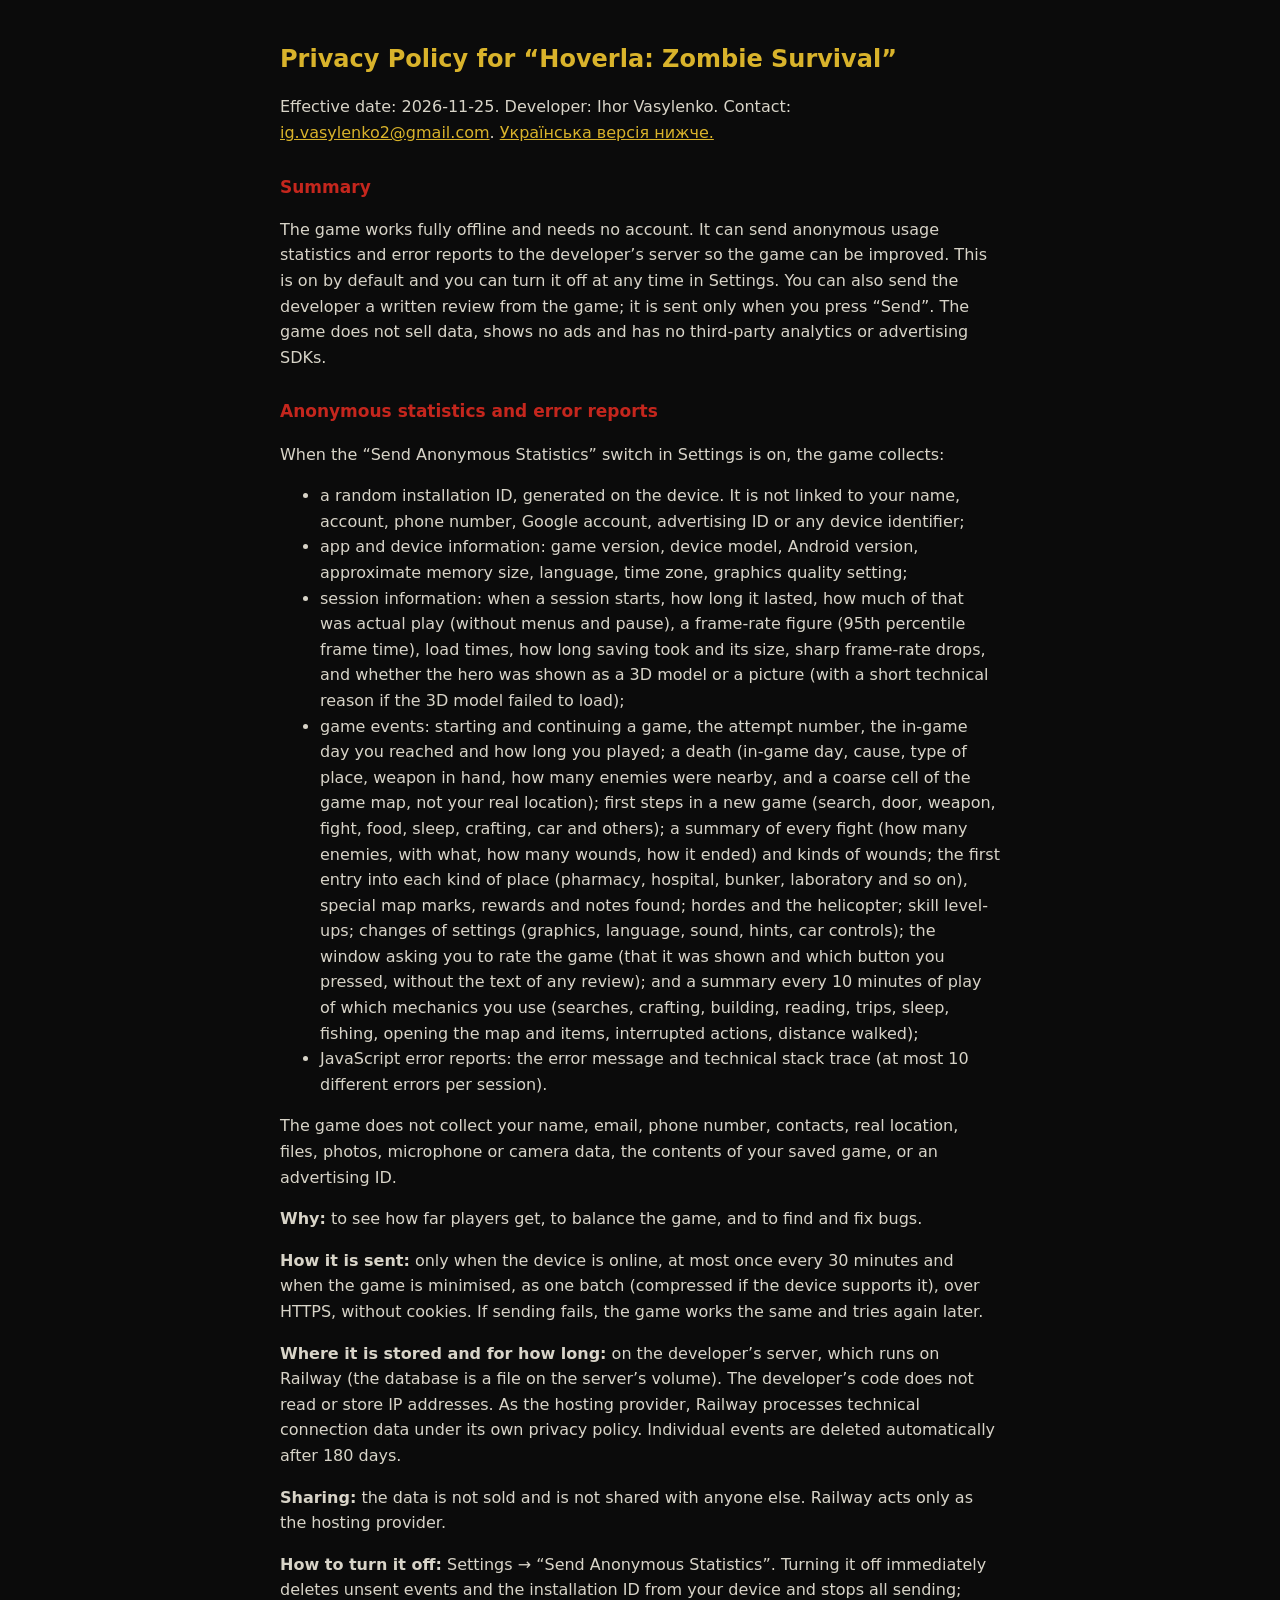
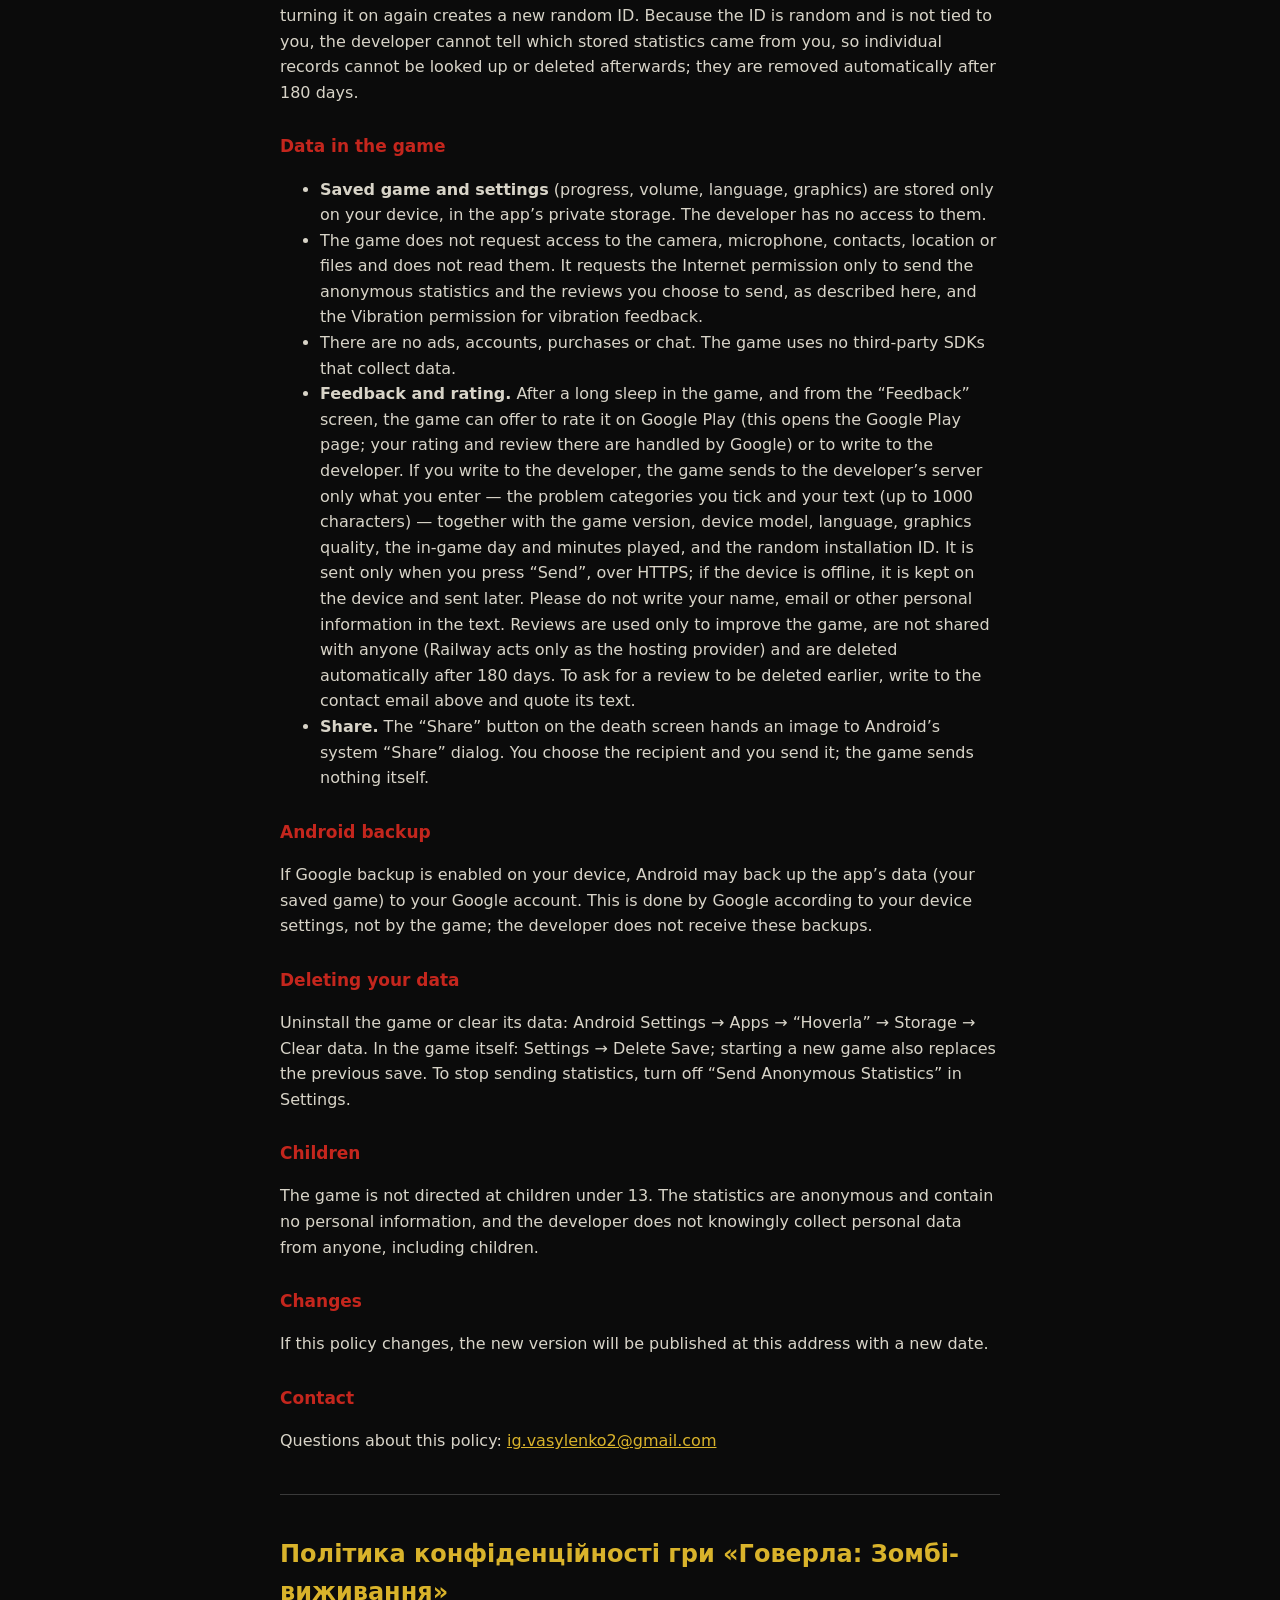
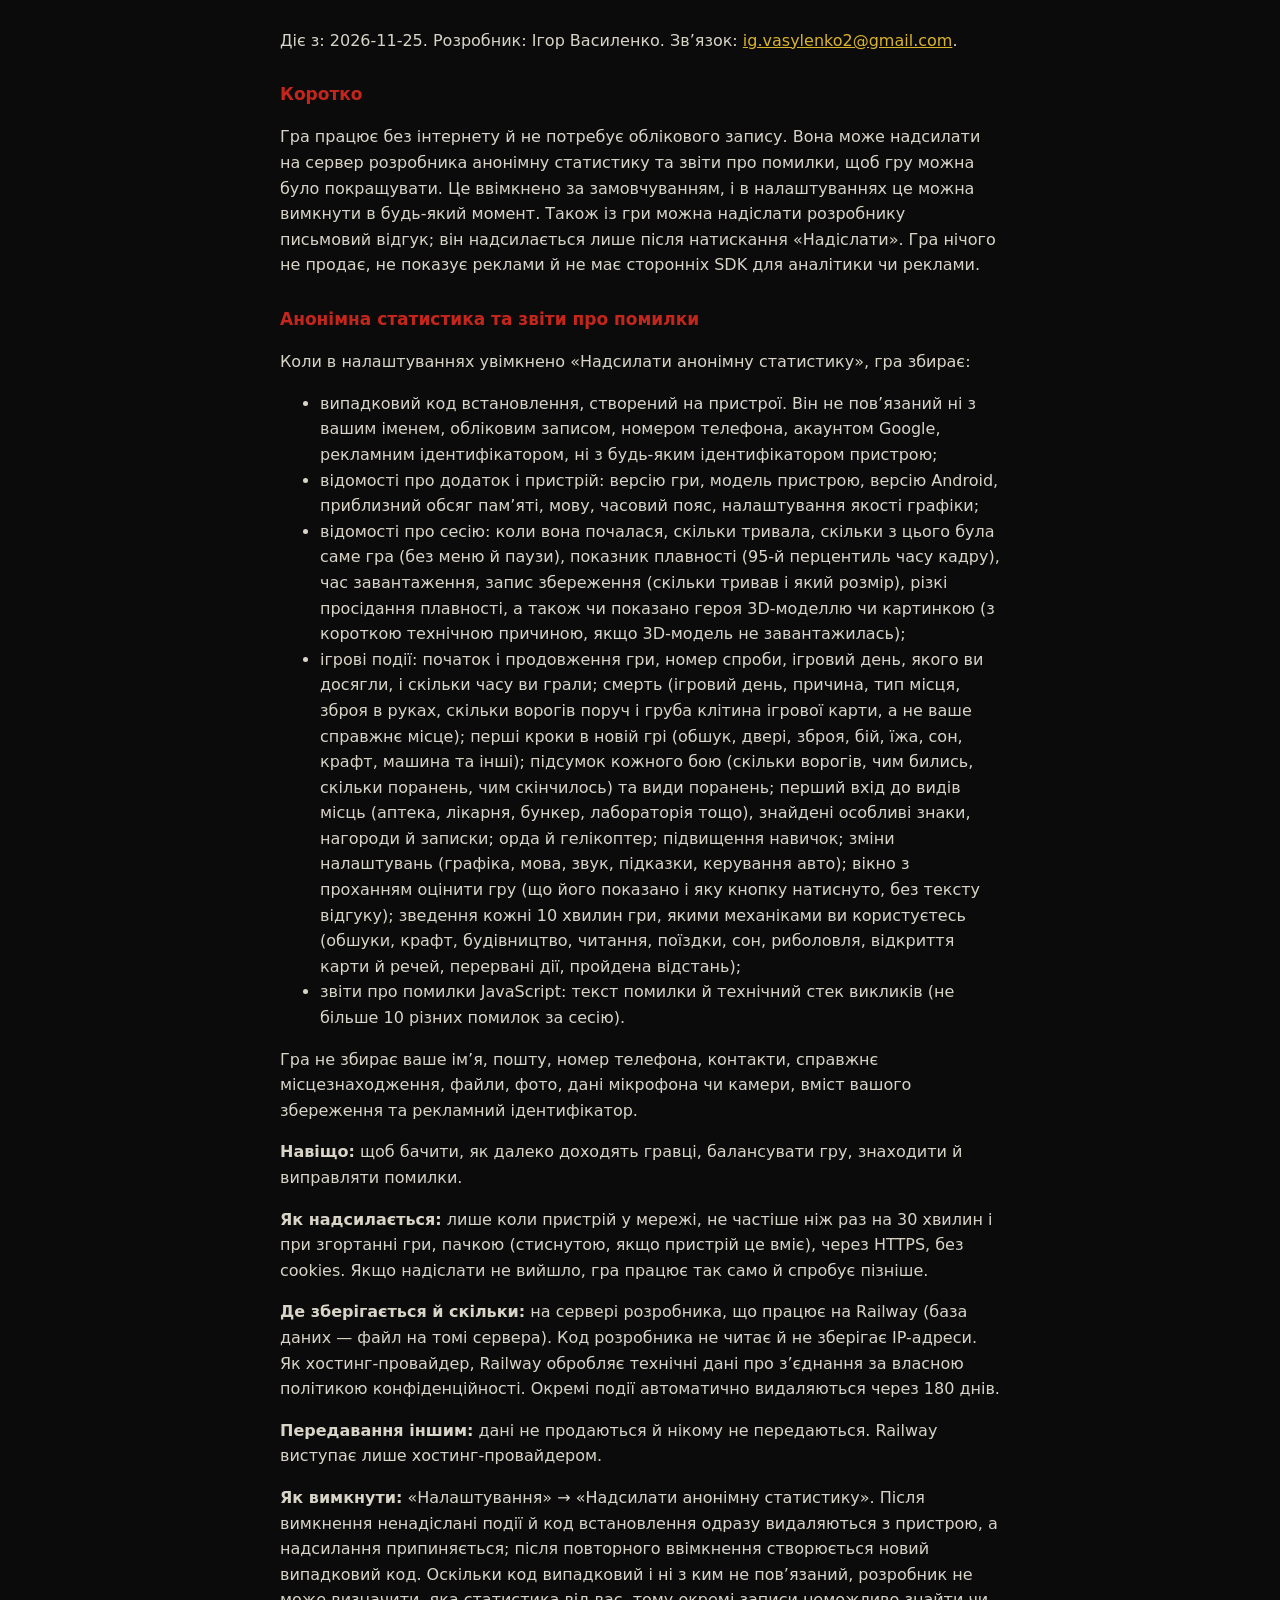
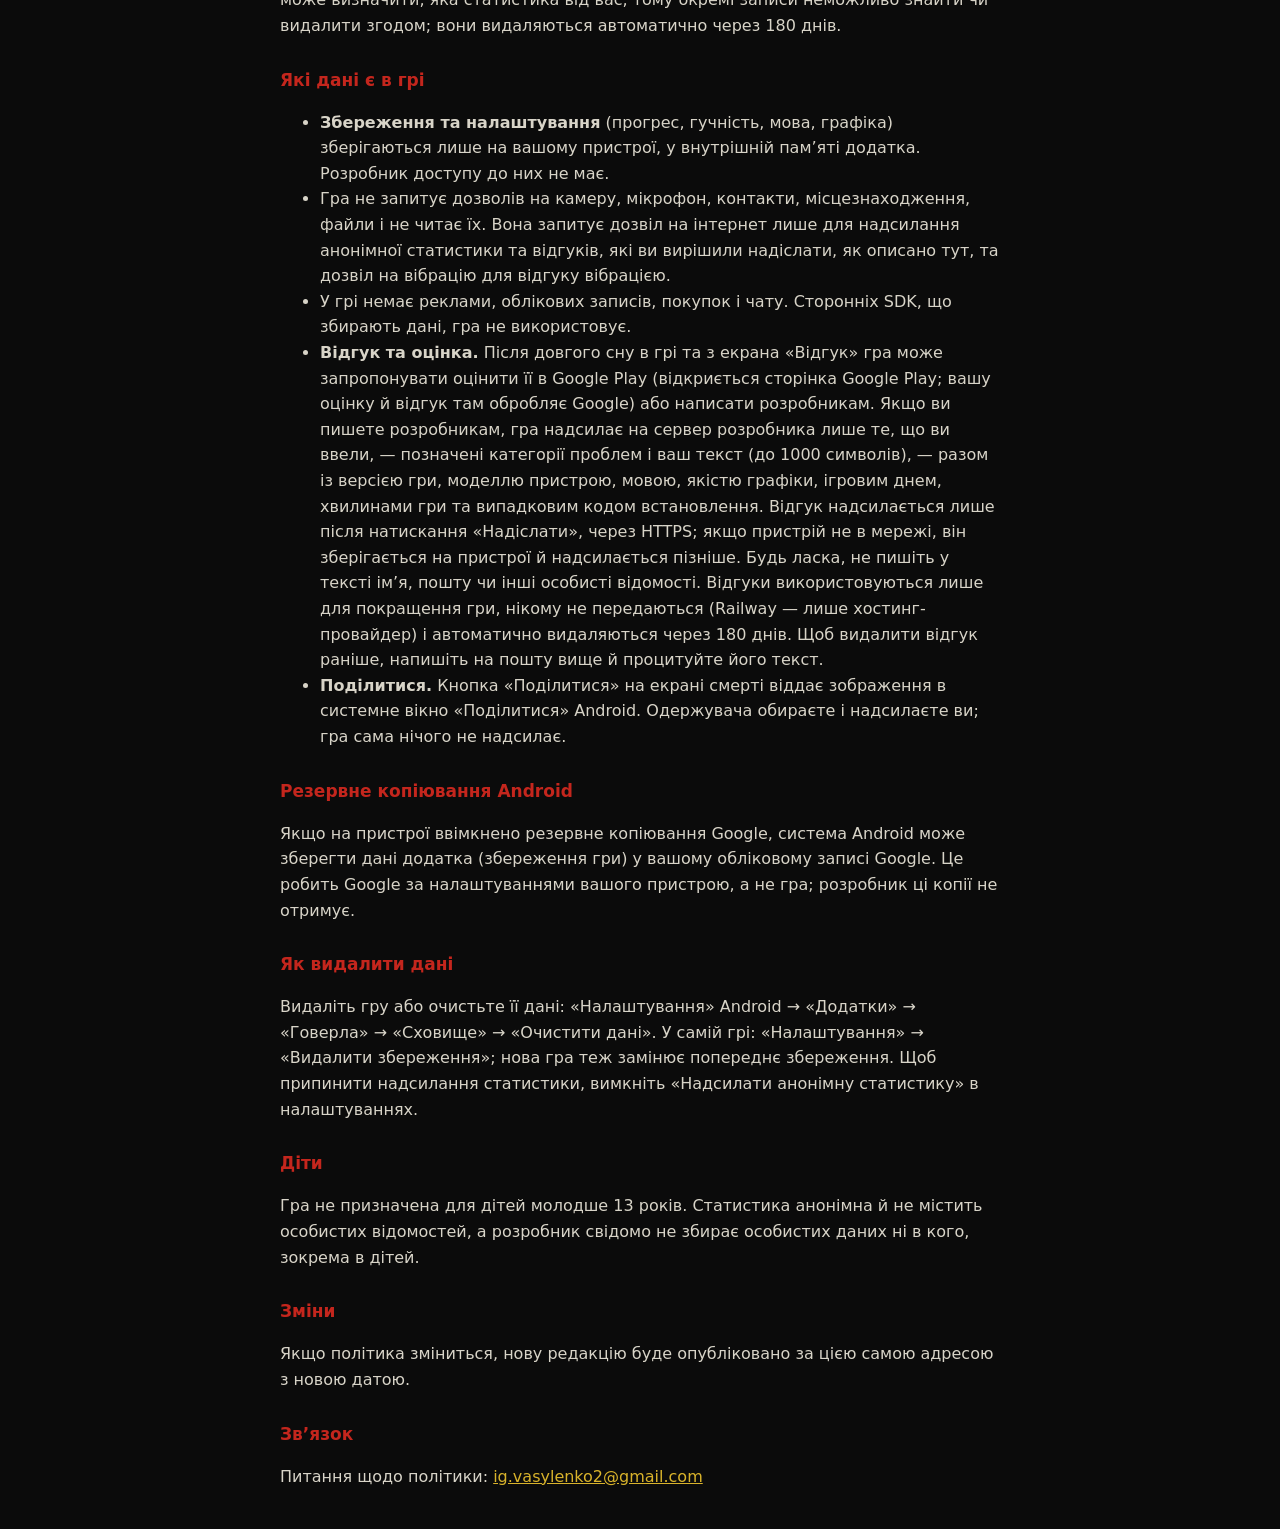
==== commit 51ff71ff: "privacy: feedback form and rating window (2026-11-25)" ====
--- a/hoverla/privacy.html
+++ b/hoverla/privacy.html
@@ -14,18 +14,18 @@
 </head>
 <body>
 <h1>Privacy Policy for “Hoverla: Zombie Survival”</h1>
-<p>Effective date: 2026-11-18. Developer: Ihor Vasylenko. Contact: <a href="mailto:ig.vasylenko2@gmail.com">ig.vasylenko2@gmail.com</a>. <a href="#uk">Українська версія нижче.</a></p>
+<p>Effective date: 2026-11-25. Developer: Ihor Vasylenko. Contact: <a href="mailto:ig.vasylenko2@gmail.com">ig.vasylenko2@gmail.com</a>. <a href="#uk">Українська версія нижче.</a></p>
 
 <h2>Summary</h2>
-<p>The game works fully offline and needs no account. It can send anonymous usage statistics and error reports to the developer’s server so the game can be improved. This is on by default and you can turn it off at any time in Settings. The game does not sell data, shows no ads and has no third-party analytics or advertising SDKs.</p>
+<p>The game works fully offline and needs no account. It can send anonymous usage statistics and error reports to the developer’s server so the game can be improved. This is on by default and you can turn it off at any time in Settings. You can also send the developer a written review from the game; it is sent only when you press “Send”. The game does not sell data, shows no ads and has no third-party analytics or advertising SDKs.</p>
 
 <h2>Anonymous statistics and error reports</h2>
 <p>When the “Send Anonymous Statistics” switch in Settings is on, the game collects:</p>
 <ul>
 <li>a random installation ID, generated on the device. It is not linked to your name, account, phone number, Google account, advertising ID or any device identifier;</li>
 <li>app and device information: game version, device model, Android version, approximate memory size, language, time zone, graphics quality setting;</li>
-<li>session information: when a session starts, how long it lasted, how much of that was actual play (without menus and pause), a frame-rate figure (95th percentile frame time), load times, how long saving took and its size, and sharp frame-rate drops;</li>
-<li>game events: starting and continuing a game, the attempt number, the in-game day you reached and how long you played; a death (in-game day, cause, type of place, weapon in hand, how many enemies were nearby, and a coarse cell of the game map, not your real location); first steps in a new game (search, door, weapon, fight, food, sleep, crafting, car and others); a summary of every fight (how many enemies, with what, how many wounds, how it ended) and kinds of wounds; the first entry into each kind of place (pharmacy, hospital, bunker, laboratory and so on), special map marks, rewards and notes found; hordes and the helicopter; skill level-ups; changes of settings (graphics, language, sound, hints, car controls); and a summary every 10 minutes of play of which mechanics you use (searches, crafting, building, reading, trips, sleep, fishing, opening the map and items, interrupted actions, distance walked);</li>
+<li>session information: when a session starts, how long it lasted, how much of that was actual play (without menus and pause), a frame-rate figure (95th percentile frame time), load times, how long saving took and its size, sharp frame-rate drops, and whether the hero was shown as a 3D model or a picture (with a short technical reason if the 3D model failed to load);</li>
+<li>game events: starting and continuing a game, the attempt number, the in-game day you reached and how long you played; a death (in-game day, cause, type of place, weapon in hand, how many enemies were nearby, and a coarse cell of the game map, not your real location); first steps in a new game (search, door, weapon, fight, food, sleep, crafting, car and others); a summary of every fight (how many enemies, with what, how many wounds, how it ended) and kinds of wounds; the first entry into each kind of place (pharmacy, hospital, bunker, laboratory and so on), special map marks, rewards and notes found; hordes and the helicopter; skill level-ups; changes of settings (graphics, language, sound, hints, car controls); the window asking you to rate the game (that it was shown and which button you pressed, without the text of any review); and a summary every 10 minutes of play of which mechanics you use (searches, crafting, building, reading, trips, sleep, fishing, opening the map and items, interrupted actions, distance walked);</li>
 <li>JavaScript error reports: the error message and technical stack trace (at most 10 different errors per session).</li>
 </ul>
 <p>The game does not collect your name, email, phone number, contacts, real location, files, photos, microphone or camera data, the contents of your saved game, or an advertising ID.</p>
@@ -38,9 +38,9 @@
 <h2>Data in the game</h2>
 <ul>
 <li><b>Saved game and settings</b> (progress, volume, language, graphics) are stored only on your device, in the app’s private storage. The developer has no access to them.</li>
-<li>The game does not request access to the camera, microphone, contacts, location or files and does not read them. It requests the Internet permission only to send the anonymous statistics described above, and the Vibration permission for vibration feedback.</li>
+<li>The game does not request access to the camera, microphone, contacts, location or files and does not read them. It requests the Internet permission only to send the anonymous statistics and the reviews you choose to send, as described here, and the Vibration permission for vibration feedback.</li>
 <li>There are no ads, accounts, purchases or chat. The game uses no third-party SDKs that collect data.</li>
-<li><b>Feedback.</b> The game has a “Feedback” item that opens your own email app with a ready-made message (subject <code>Hoverla &lt;version&gt; feedback</code>; the body contains the game version, device model, Android version and language). You send the message yourself; the game does not transmit it on its own.</li>
+<li><b>Feedback and rating.</b> After a long sleep in the game, and from the “Feedback” screen, the game can offer to rate it on Google Play (this opens the Google Play page; your rating and review there are handled by Google) or to write to the developer. If you write to the developer, the game sends to the developer’s server only what you enter — the problem categories you tick and your text (up to 1000 characters) — together with the game version, device model, language, graphics quality, the in-game day and minutes played, and the random installation ID. It is sent only when you press “Send”, over HTTPS; if the device is offline, it is kept on the device and sent later. Please do not write your name, email or other personal information in the text. Reviews are used only to improve the game, are not shared with anyone (Railway acts only as the hosting provider) and are deleted automatically after 180 days. To ask for a review to be deleted earlier, write to the contact email above and quote its text.</li>
 <li><b>Share.</b> The “Share” button on the death screen hands an image to Android’s system “Share” dialog. You choose the recipient and you send it; the game sends nothing itself.</li>
 </ul>
 
@@ -63,18 +63,18 @@
 
 <div id="uk" lang="uk">
 <h1>Політика конфіденційності гри «Говерла: Зомбі-виживання»</h1>
-<p>Діє з: 2026-11-18. Розробник: Ігор Василенко. Зв’язок: <a href="mailto:ig.vasylenko2@gmail.com">ig.vasylenko2@gmail.com</a>.</p>
+<p>Діє з: 2026-11-25. Розробник: Ігор Василенко. Зв’язок: <a href="mailto:ig.vasylenko2@gmail.com">ig.vasylenko2@gmail.com</a>.</p>
 
 <h2>Коротко</h2>
-<p>Гра працює без інтернету й не потребує облікового запису. Вона може надсилати на сервер розробника анонімну статистику та звіти про помилки, щоб гру можна було покращувати. Це ввімкнено за замовчуванням, і в налаштуваннях це можна вимкнути в будь-який момент. Гра нічого не продає, не показує реклами й не має сторонніх SDK для аналітики чи реклами.</p>
+<p>Гра працює без інтернету й не потребує облікового запису. Вона може надсилати на сервер розробника анонімну статистику та звіти про помилки, щоб гру можна було покращувати. Це ввімкнено за замовчуванням, і в налаштуваннях це можна вимкнути в будь-який момент. Також із гри можна надіслати розробнику письмовий відгук; він надсилається лише після натискання «Надіслати». Гра нічого не продає, не показує реклами й не має сторонніх SDK для аналітики чи реклами.</p>
 
 <h2>Анонімна статистика та звіти про помилки</h2>
 <p>Коли в налаштуваннях увімкнено «Надсилати анонімну статистику», гра збирає:</p>
 <ul>
 <li>випадковий код встановлення, створений на пристрої. Він не пов’язаний ні з вашим іменем, обліковим записом, номером телефона, акаунтом Google, рекламним ідентифікатором, ні з будь-яким ідентифікатором пристрою;</li>
 <li>відомості про додаток і пристрій: версію гри, модель пристрою, версію Android, приблизний обсяг пам’яті, мову, часовий пояс, налаштування якості графіки;</li>
-<li>відомості про сесію: коли вона почалася, скільки тривала, скільки з цього була саме гра (без меню й паузи), показник плавності (95-й перцентиль часу кадру), час завантаження, запис збереження (скільки тривав і який розмір), різкі просідання плавності;</li>
-<li>ігрові події: початок і продовження гри, номер спроби, ігровий день, якого ви досягли, і скільки часу ви грали; смерть (ігровий день, причина, тип місця, зброя в руках, скільки ворогів поруч і груба клітина ігрової карти, а не ваше справжнє місце); перші кроки в новій грі (обшук, двері, зброя, бій, їжа, сон, крафт, машина та інші); підсумок кожного бою (скільки ворогів, чим бились, скільки поранень, чим скінчилось) та види поранень; перший вхід до видів місць (аптека, лікарня, бункер, лабораторія тощо), знайдені особливі знаки, нагороди й записки; орда й гелікоптер; підвищення навичок; зміни налаштувань (графіка, мова, звук, підказки, керування авто); зведення кожні 10 хвилин гри, якими механіками ви користуєтесь (обшуки, крафт, будівництво, читання, поїздки, сон, риболовля, відкриття карти й речей, перервані дії, пройдена відстань);</li>
+<li>відомості про сесію: коли вона почалася, скільки тривала, скільки з цього була саме гра (без меню й паузи), показник плавності (95-й перцентиль часу кадру), час завантаження, запис збереження (скільки тривав і який розмір), різкі просідання плавності, а також чи показано героя 3D-моделлю чи картинкою (з короткою технічною причиною, якщо 3D-модель не завантажилась);</li>
+<li>ігрові події: початок і продовження гри, номер спроби, ігровий день, якого ви досягли, і скільки часу ви грали; смерть (ігровий день, причина, тип місця, зброя в руках, скільки ворогів поруч і груба клітина ігрової карти, а не ваше справжнє місце); перші кроки в новій грі (обшук, двері, зброя, бій, їжа, сон, крафт, машина та інші); підсумок кожного бою (скільки ворогів, чим бились, скільки поранень, чим скінчилось) та види поранень; перший вхід до видів місць (аптека, лікарня, бункер, лабораторія тощо), знайдені особливі знаки, нагороди й записки; орда й гелікоптер; підвищення навичок; зміни налаштувань (графіка, мова, звук, підказки, керування авто); вікно з проханням оцінити гру (що його показано і яку кнопку натиснуто, без тексту відгуку); зведення кожні 10 хвилин гри, якими механіками ви користуєтесь (обшуки, крафт, будівництво, читання, поїздки, сон, риболовля, відкриття карти й речей, перервані дії, пройдена відстань);</li>
 <li>звіти про помилки JavaScript: текст помилки й технічний стек викликів (не більше 10 різних помилок за сесію).</li>
 </ul>
 <p>Гра не збирає ваше ім’я, пошту, номер телефона, контакти, справжнє місцезнаходження, файли, фото, дані мікрофона чи камери, вміст вашого збереження та рекламний ідентифікатор.</p>
@@ -87,9 +87,9 @@
 <h2>Які дані є в грі</h2>
 <ul>
 <li><b>Збереження та налаштування</b> (прогрес, гучність, мова, графіка) зберігаються лише на вашому пристрої, у внутрішній пам’яті додатка. Розробник доступу до них не має.</li>
-<li>Гра не запитує дозволів на камеру, мікрофон, контакти, місцезнаходження, файли і не читає їх. Вона запитує дозвіл на інтернет лише для надсилання анонімної статистики, описаної вище, та дозвіл на вібрацію для відгуку вібрацією.</li>
+<li>Гра не запитує дозволів на камеру, мікрофон, контакти, місцезнаходження, файли і не читає їх. Вона запитує дозвіл на інтернет лише для надсилання анонімної статистики та відгуків, які ви вирішили надіслати, як описано тут, та дозвіл на вібрацію для відгуку вібрацією.</li>
 <li>У грі немає реклами, облікових записів, покупок і чату. Сторонніх SDK, що збирають дані, гра не використовує.</li>
-<li><b>Відгук.</b> У грі є пункт «Відгук», який відкриває ваш власний поштовий застосунок із готовим листом (тема <code>Hoverla &lt;версія&gt; feedback</code>; у тілі — версія гри, модель пристрою, версія Android і мова). Лист надсилаєте ви самі; гра сама його не передає.</li>
+<li><b>Відгук та оцінка.</b> Після довгого сну в грі та з екрана «Відгук» гра може запропонувати оцінити її в Google Play (відкриється сторінка Google Play; вашу оцінку й відгук там обробляє Google) або написати розробникам. Якщо ви пишете розробникам, гра надсилає на сервер розробника лише те, що ви ввели, — позначені категорії проблем і ваш текст (до 1000 символів), — разом із версією гри, моделлю пристрою, мовою, якістю графіки, ігровим днем, хвилинами гри та випадковим кодом встановлення. Відгук надсилається лише після натискання «Надіслати», через HTTPS; якщо пристрій не в мережі, він зберігається на пристрої й надсилається пізніше. Будь ласка, не пишіть у тексті ім’я, пошту чи інші особисті відомості. Відгуки використовуються лише для покращення гри, нікому не передаються (Railway — лише хостинг-провайдер) і автоматично видаляються через 180 днів. Щоб видалити відгук раніше, напишіть на пошту вище й процитуйте його текст.</li>
 <li><b>Поділитися.</b> Кнопка «Поділитися» на екрані смерті віддає зображення в системне вікно «Поділитися» Android. Одержувача обираєте і надсилаєте ви; гра сама нічого не надсилає.</li>
 </ul>
 
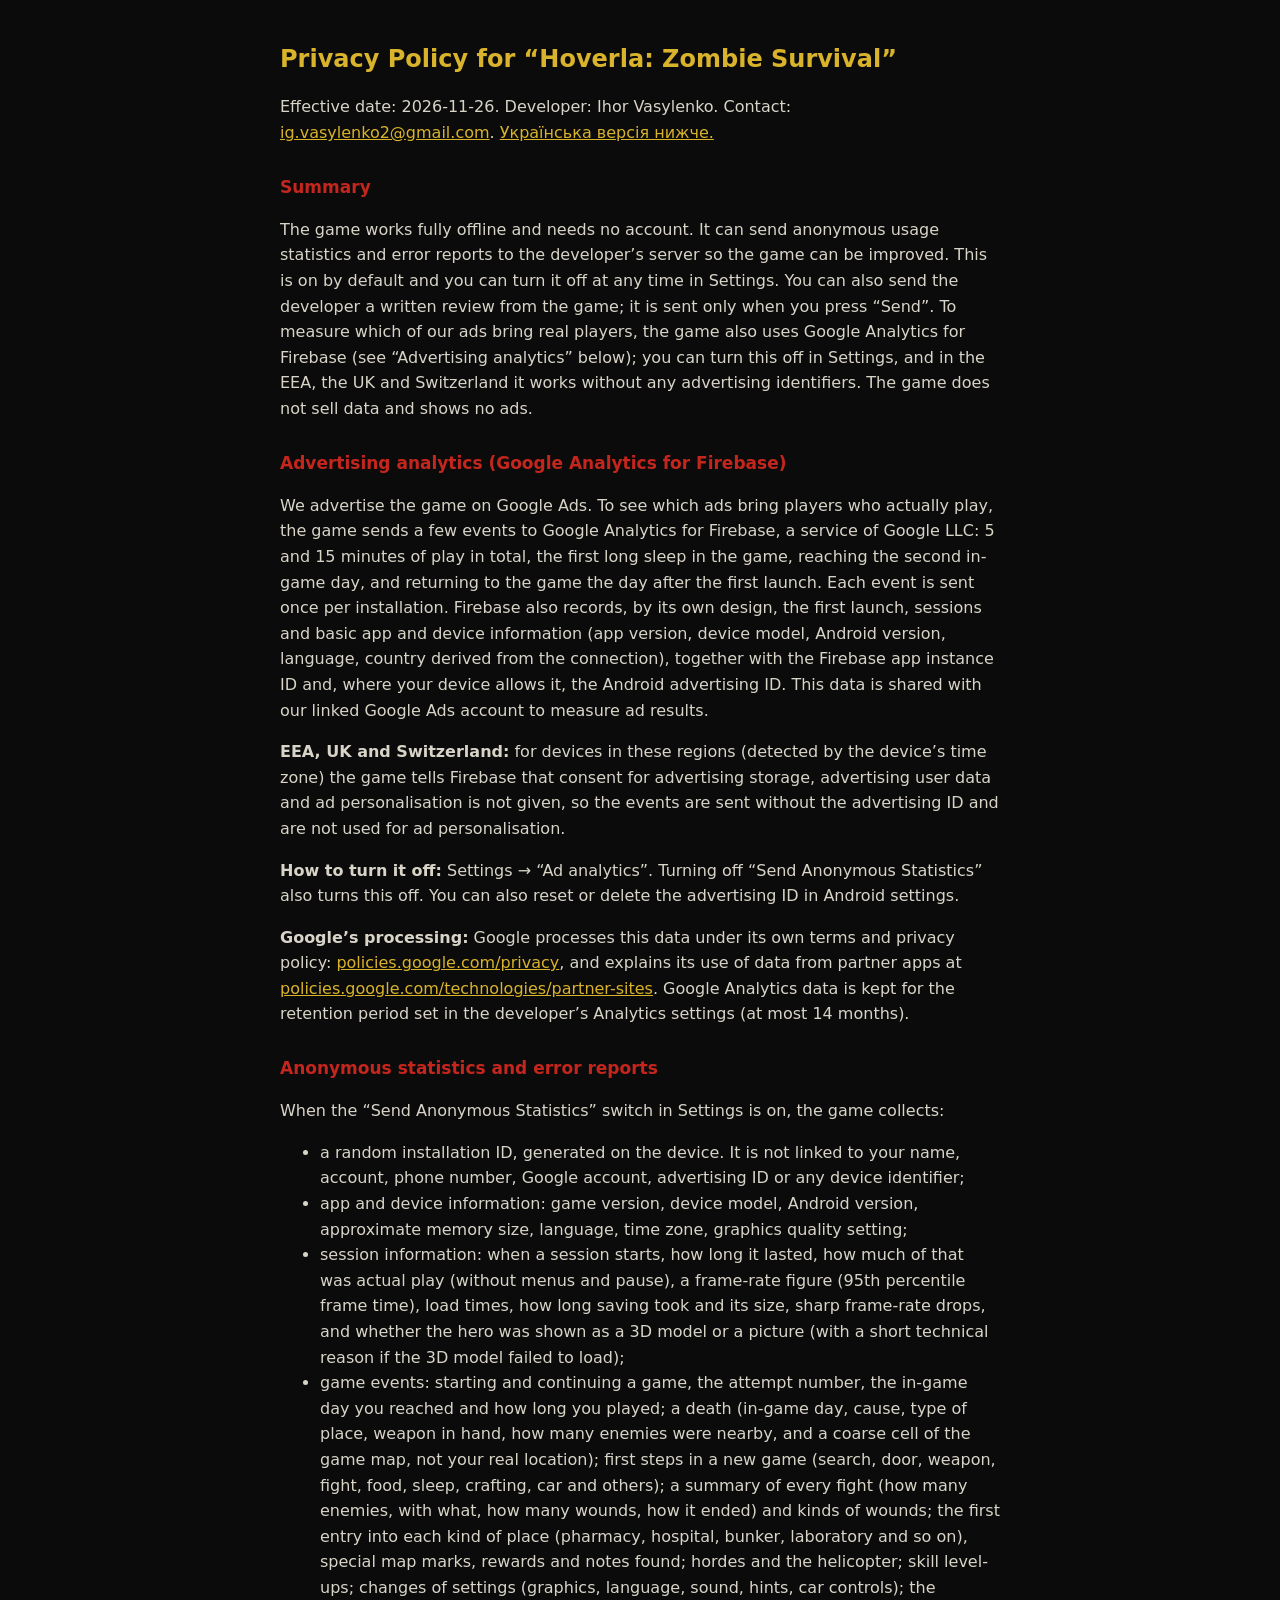
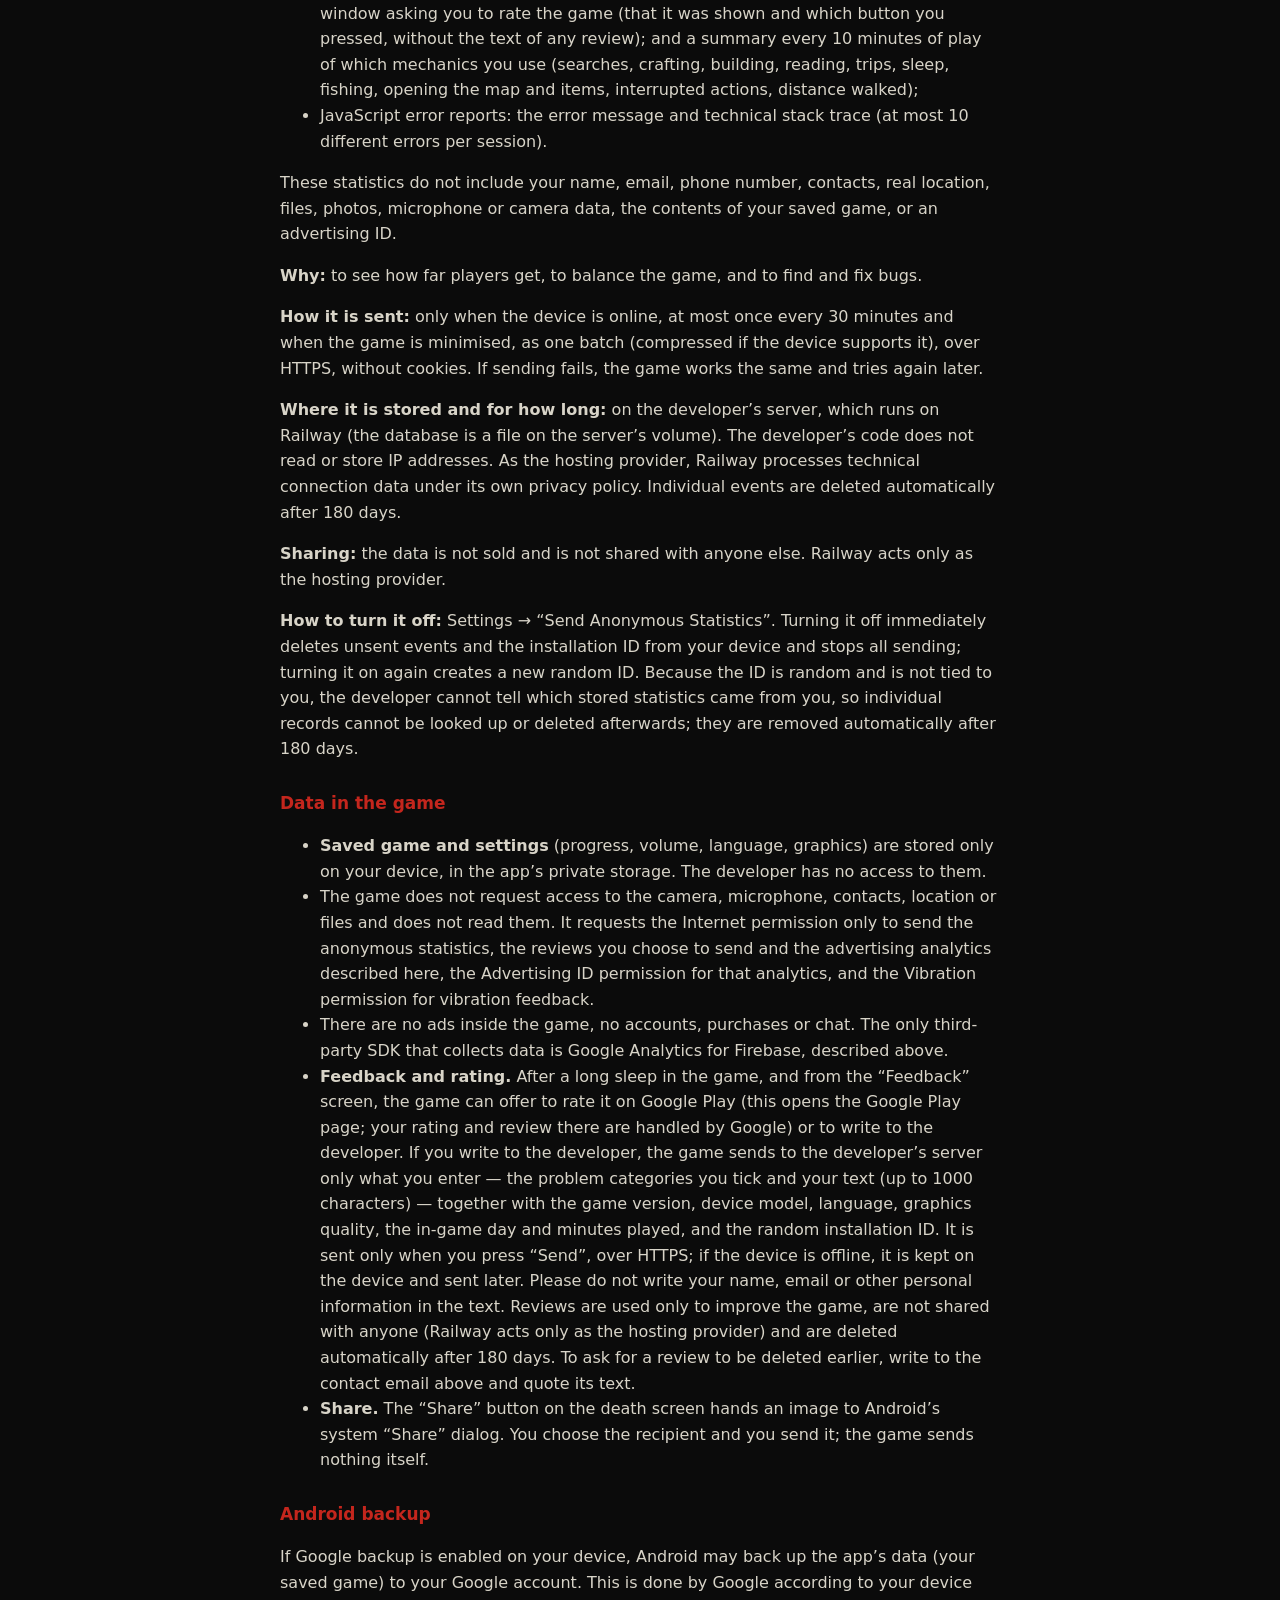
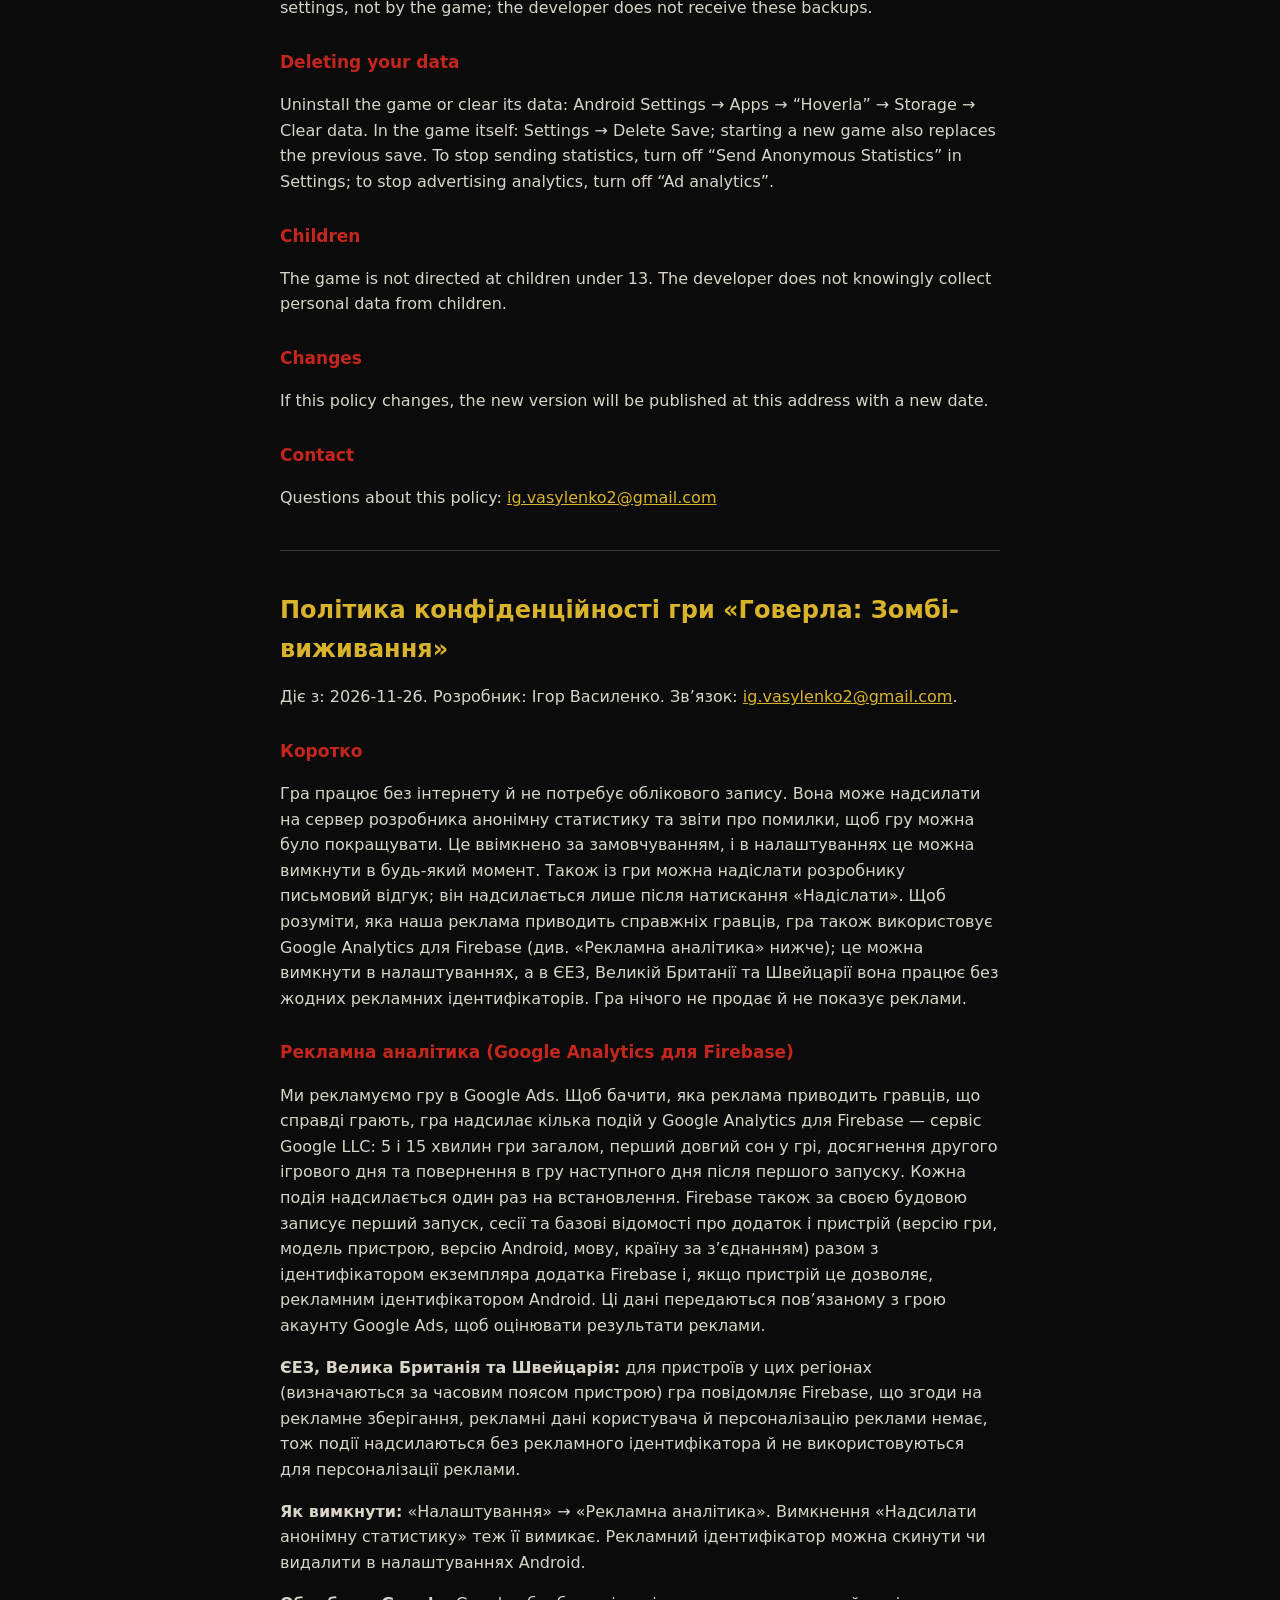
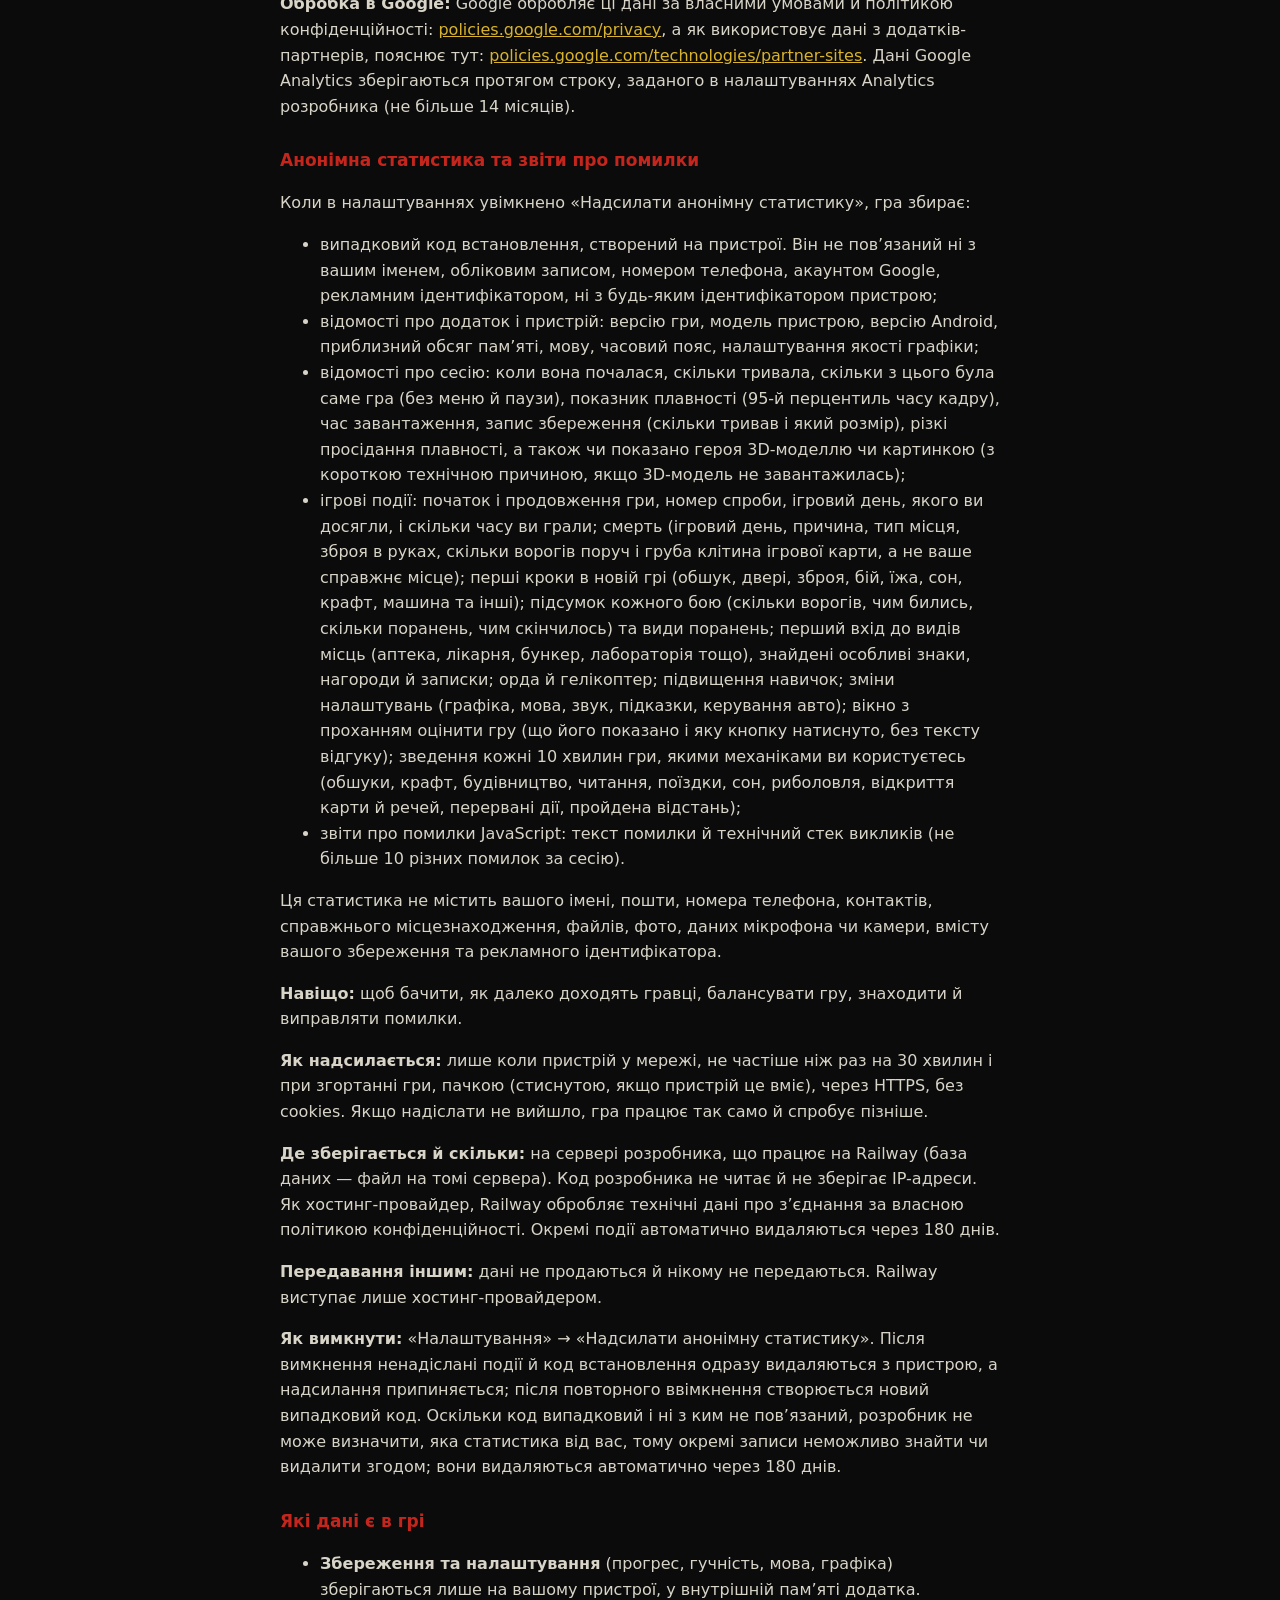
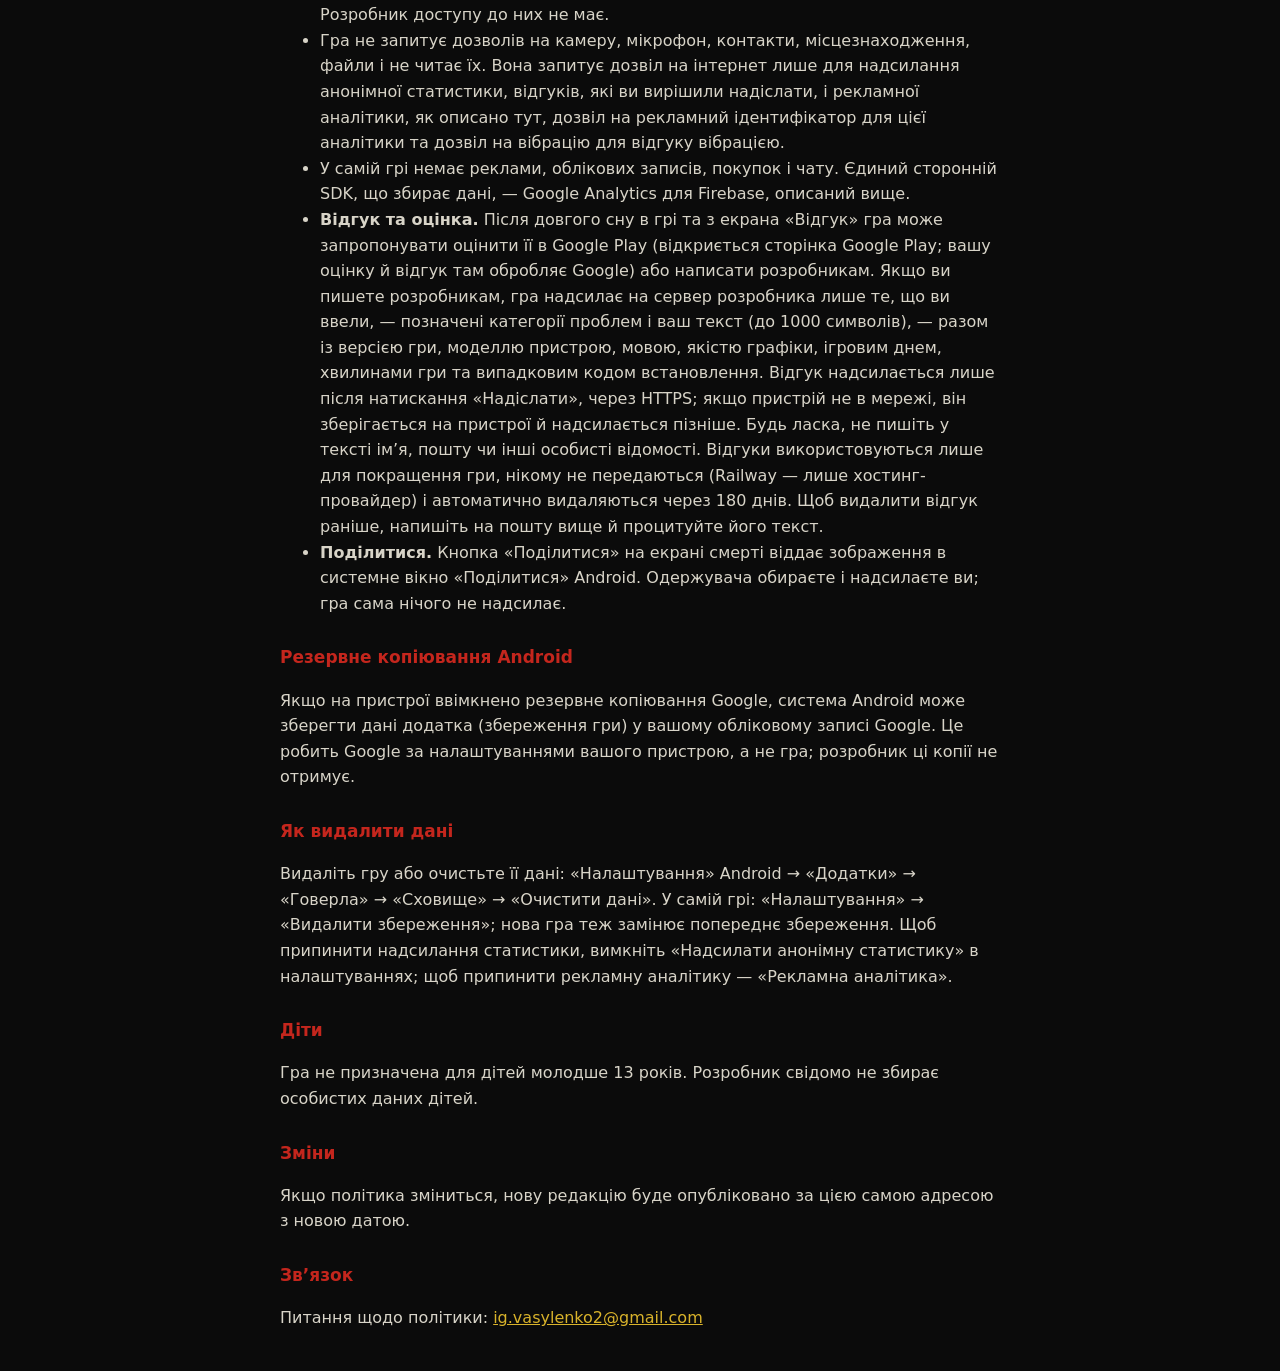
==== commit 8347f440: "privacy: Google Analytics for Firebase ad analytics (2026-11-26)" ====
--- a/hoverla/privacy.html
+++ b/hoverla/privacy.html
@@ -14,10 +14,16 @@
 </head>
 <body>
 <h1>Privacy Policy for “Hoverla: Zombie Survival”</h1>
-<p>Effective date: 2026-11-25. Developer: Ihor Vasylenko. Contact: <a href="mailto:ig.vasylenko2@gmail.com">ig.vasylenko2@gmail.com</a>. <a href="#uk">Українська версія нижче.</a></p>
+<p>Effective date: 2026-11-26. Developer: Ihor Vasylenko. Contact: <a href="mailto:ig.vasylenko2@gmail.com">ig.vasylenko2@gmail.com</a>. <a href="#uk">Українська версія нижче.</a></p>
 
 <h2>Summary</h2>
-<p>The game works fully offline and needs no account. It can send anonymous usage statistics and error reports to the developer’s server so the game can be improved. This is on by default and you can turn it off at any time in Settings. You can also send the developer a written review from the game; it is sent only when you press “Send”. The game does not sell data, shows no ads and has no third-party analytics or advertising SDKs.</p>
+<p>The game works fully offline and needs no account. It can send anonymous usage statistics and error reports to the developer’s server so the game can be improved. This is on by default and you can turn it off at any time in Settings. You can also send the developer a written review from the game; it is sent only when you press “Send”. To measure which of our ads bring real players, the game also uses Google Analytics for Firebase (see “Advertising analytics” below); you can turn this off in Settings, and in the EEA, the UK and Switzerland it works without any advertising identifiers. The game does not sell data and shows no ads.</p>
+
+<h2>Advertising analytics (Google Analytics for Firebase)</h2>
+<p>We advertise the game on Google Ads. To see which ads bring players who actually play, the game sends a few events to Google Analytics for Firebase, a service of Google LLC: 5 and 15 minutes of play in total, the first long sleep in the game, reaching the second in-game day, and returning to the game the day after the first launch. Each event is sent once per installation. Firebase also records, by its own design, the first launch, sessions and basic app and device information (app version, device model, Android version, language, country derived from the connection), together with the Firebase app instance ID and, where your device allows it, the Android advertising ID. This data is shared with our linked Google Ads account to measure ad results.</p>
+<p><b>EEA, UK and Switzerland:</b> for devices in these regions (detected by the device’s time zone) the game tells Firebase that consent for advertising storage, advertising user data and ad personalisation is not given, so the events are sent without the advertising ID and are not used for ad personalisation.</p>
+<p><b>How to turn it off:</b> Settings → “Ad analytics”. Turning off “Send Anonymous Statistics” also turns this off. You can also reset or delete the advertising ID in Android settings.</p>
+<p><b>Google’s processing:</b> Google processes this data under its own terms and privacy policy: <a href="https://policies.google.com/privacy">policies.google.com/privacy</a>, and explains its use of data from partner apps at <a href="https://policies.google.com/technologies/partner-sites">policies.google.com/technologies/partner-sites</a>. Google Analytics data is kept for the retention period set in the developer’s Analytics settings (at most 14 months).</p>
 
 <h2>Anonymous statistics and error reports</h2>
 <p>When the “Send Anonymous Statistics” switch in Settings is on, the game collects:</p>
@@ -28,7 +34,7 @@
 <li>game events: starting and continuing a game, the attempt number, the in-game day you reached and how long you played; a death (in-game day, cause, type of place, weapon in hand, how many enemies were nearby, and a coarse cell of the game map, not your real location); first steps in a new game (search, door, weapon, fight, food, sleep, crafting, car and others); a summary of every fight (how many enemies, with what, how many wounds, how it ended) and kinds of wounds; the first entry into each kind of place (pharmacy, hospital, bunker, laboratory and so on), special map marks, rewards and notes found; hordes and the helicopter; skill level-ups; changes of settings (graphics, language, sound, hints, car controls); the window asking you to rate the game (that it was shown and which button you pressed, without the text of any review); and a summary every 10 minutes of play of which mechanics you use (searches, crafting, building, reading, trips, sleep, fishing, opening the map and items, interrupted actions, distance walked);</li>
 <li>JavaScript error reports: the error message and technical stack trace (at most 10 different errors per session).</li>
 </ul>
-<p>The game does not collect your name, email, phone number, contacts, real location, files, photos, microphone or camera data, the contents of your saved game, or an advertising ID.</p>
+<p>These statistics do not include your name, email, phone number, contacts, real location, files, photos, microphone or camera data, the contents of your saved game, or an advertising ID.</p>
 <p><b>Why:</b> to see how far players get, to balance the game, and to find and fix bugs.</p>
 <p><b>How it is sent:</b> only when the device is online, at most once every 30 minutes and when the game is minimised, as one batch (compressed if the device supports it), over HTTPS, without cookies. If sending fails, the game works the same and tries again later.</p>
 <p><b>Where it is stored and for how long:</b> on the developer’s server, which runs on Railway (the database is a file on the server’s volume). The developer’s code does not read or store IP addresses. As the hosting provider, Railway processes technical connection data under its own privacy policy. Individual events are deleted automatically after 180 days.</p>
@@ -38,8 +44,8 @@
 <h2>Data in the game</h2>
 <ul>
 <li><b>Saved game and settings</b> (progress, volume, language, graphics) are stored only on your device, in the app’s private storage. The developer has no access to them.</li>
-<li>The game does not request access to the camera, microphone, contacts, location or files and does not read them. It requests the Internet permission only to send the anonymous statistics and the reviews you choose to send, as described here, and the Vibration permission for vibration feedback.</li>
-<li>There are no ads, accounts, purchases or chat. The game uses no third-party SDKs that collect data.</li>
+<li>The game does not request access to the camera, microphone, contacts, location or files and does not read them. It requests the Internet permission only to send the anonymous statistics, the reviews you choose to send and the advertising analytics described here, the Advertising ID permission for that analytics, and the Vibration permission for vibration feedback.</li>
+<li>There are no ads inside the game, no accounts, purchases or chat. The only third-party SDK that collects data is Google Analytics for Firebase, described above.</li>
 <li><b>Feedback and rating.</b> After a long sleep in the game, and from the “Feedback” screen, the game can offer to rate it on Google Play (this opens the Google Play page; your rating and review there are handled by Google) or to write to the developer. If you write to the developer, the game sends to the developer’s server only what you enter — the problem categories you tick and your text (up to 1000 characters) — together with the game version, device model, language, graphics quality, the in-game day and minutes played, and the random installation ID. It is sent only when you press “Send”, over HTTPS; if the device is offline, it is kept on the device and sent later. Please do not write your name, email or other personal information in the text. Reviews are used only to improve the game, are not shared with anyone (Railway acts only as the hosting provider) and are deleted automatically after 180 days. To ask for a review to be deleted earlier, write to the contact email above and quote its text.</li>
 <li><b>Share.</b> The “Share” button on the death screen hands an image to Android’s system “Share” dialog. You choose the recipient and you send it; the game sends nothing itself.</li>
 </ul>
@@ -48,10 +54,10 @@
 <p>If Google backup is enabled on your device, Android may back up the app’s data (your saved game) to your Google account. This is done by Google according to your device settings, not by the game; the developer does not receive these backups.</p>
 
 <h2>Deleting your data</h2>
-<p>Uninstall the game or clear its data: Android Settings → Apps → “Hoverla” → Storage → Clear data. In the game itself: Settings → Delete Save; starting a new game also replaces the previous save. To stop sending statistics, turn off “Send Anonymous Statistics” in Settings.</p>
+<p>Uninstall the game or clear its data: Android Settings → Apps → “Hoverla” → Storage → Clear data. In the game itself: Settings → Delete Save; starting a new game also replaces the previous save. To stop sending statistics, turn off “Send Anonymous Statistics” in Settings; to stop advertising analytics, turn off “Ad analytics”.</p>
 
 <h2>Children</h2>
-<p>The game is not directed at children under 13. The statistics are anonymous and contain no personal information, and the developer does not knowingly collect personal data from anyone, including children.</p>
+<p>The game is not directed at children under 13. The developer does not knowingly collect personal data from children.</p>
 
 <h2>Changes</h2>
 <p>If this policy changes, the new version will be published at this address with a new date.</p>
@@ -63,10 +69,16 @@
 
 <div id="uk" lang="uk">
 <h1>Політика конфіденційності гри «Говерла: Зомбі-виживання»</h1>
-<p>Діє з: 2026-11-25. Розробник: Ігор Василенко. Зв’язок: <a href="mailto:ig.vasylenko2@gmail.com">ig.vasylenko2@gmail.com</a>.</p>
+<p>Діє з: 2026-11-26. Розробник: Ігор Василенко. Зв’язок: <a href="mailto:ig.vasylenko2@gmail.com">ig.vasylenko2@gmail.com</a>.</p>
 
 <h2>Коротко</h2>
-<p>Гра працює без інтернету й не потребує облікового запису. Вона може надсилати на сервер розробника анонімну статистику та звіти про помилки, щоб гру можна було покращувати. Це ввімкнено за замовчуванням, і в налаштуваннях це можна вимкнути в будь-який момент. Також із гри можна надіслати розробнику письмовий відгук; він надсилається лише після натискання «Надіслати». Гра нічого не продає, не показує реклами й не має сторонніх SDK для аналітики чи реклами.</p>
+<p>Гра працює без інтернету й не потребує облікового запису. Вона може надсилати на сервер розробника анонімну статистику та звіти про помилки, щоб гру можна було покращувати. Це ввімкнено за замовчуванням, і в налаштуваннях це можна вимкнути в будь-який момент. Також із гри можна надіслати розробнику письмовий відгук; він надсилається лише після натискання «Надіслати». Щоб розуміти, яка наша реклама приводить справжніх гравців, гра також використовує Google Analytics для Firebase (див. «Рекламна аналітика» нижче); це можна вимкнути в налаштуваннях, а в ЄЕЗ, Великій Британії та Швейцарії вона працює без жодних рекламних ідентифікаторів. Гра нічого не продає й не показує реклами.</p>
+
+<h2>Рекламна аналітика (Google Analytics для Firebase)</h2>
+<p>Ми рекламуємо гру в Google Ads. Щоб бачити, яка реклама приводить гравців, що справді грають, гра надсилає кілька подій у Google Analytics для Firebase — сервіс Google LLC: 5 і 15 хвилин гри загалом, перший довгий сон у грі, досягнення другого ігрового дня та повернення в гру наступного дня після першого запуску. Кожна подія надсилається один раз на встановлення. Firebase також за своєю будовою записує перший запуск, сесії та базові відомості про додаток і пристрій (версію гри, модель пристрою, версію Android, мову, країну за з’єднанням) разом з ідентифікатором екземпляра додатка Firebase і, якщо пристрій це дозволяє, рекламним ідентифікатором Android. Ці дані передаються пов’язаному з грою акаунту Google Ads, щоб оцінювати результати реклами.</p>
+<p><b>ЄЕЗ, Велика Британія та Швейцарія:</b> для пристроїв у цих регіонах (визначаються за часовим поясом пристрою) гра повідомляє Firebase, що згоди на рекламне зберігання, рекламні дані користувача й персоналізацію реклами немає, тож події надсилаються без рекламного ідентифікатора й не використовуються для персоналізації реклами.</p>
+<p><b>Як вимкнути:</b> «Налаштування» → «Рекламна аналітика». Вимкнення «Надсилати анонімну статистику» теж її вимикає. Рекламний ідентифікатор можна скинути чи видалити в налаштуваннях Android.</p>
+<p><b>Обробка в Google:</b> Google обробляє ці дані за власними умовами й політикою конфіденційності: <a href="https://policies.google.com/privacy">policies.google.com/privacy</a>, а як використовує дані з додатків-партнерів, пояснює тут: <a href="https://policies.google.com/technologies/partner-sites">policies.google.com/technologies/partner-sites</a>. Дані Google Analytics зберігаються протягом строку, заданого в налаштуваннях Analytics розробника (не більше 14 місяців).</p>
 
 <h2>Анонімна статистика та звіти про помилки</h2>
 <p>Коли в налаштуваннях увімкнено «Надсилати анонімну статистику», гра збирає:</p>
@@ -77,7 +89,7 @@
 <li>ігрові події: початок і продовження гри, номер спроби, ігровий день, якого ви досягли, і скільки часу ви грали; смерть (ігровий день, причина, тип місця, зброя в руках, скільки ворогів поруч і груба клітина ігрової карти, а не ваше справжнє місце); перші кроки в новій грі (обшук, двері, зброя, бій, їжа, сон, крафт, машина та інші); підсумок кожного бою (скільки ворогів, чим бились, скільки поранень, чим скінчилось) та види поранень; перший вхід до видів місць (аптека, лікарня, бункер, лабораторія тощо), знайдені особливі знаки, нагороди й записки; орда й гелікоптер; підвищення навичок; зміни налаштувань (графіка, мова, звук, підказки, керування авто); вікно з проханням оцінити гру (що його показано і яку кнопку натиснуто, без тексту відгуку); зведення кожні 10 хвилин гри, якими механіками ви користуєтесь (обшуки, крафт, будівництво, читання, поїздки, сон, риболовля, відкриття карти й речей, перервані дії, пройдена відстань);</li>
 <li>звіти про помилки JavaScript: текст помилки й технічний стек викликів (не більше 10 різних помилок за сесію).</li>
 </ul>
-<p>Гра не збирає ваше ім’я, пошту, номер телефона, контакти, справжнє місцезнаходження, файли, фото, дані мікрофона чи камери, вміст вашого збереження та рекламний ідентифікатор.</p>
+<p>Ця статистика не містить вашого імені, пошти, номера телефона, контактів, справжнього місцезнаходження, файлів, фото, даних мікрофона чи камери, вмісту вашого збереження та рекламного ідентифікатора.</p>
 <p><b>Навіщо:</b> щоб бачити, як далеко доходять гравці, балансувати гру, знаходити й виправляти помилки.</p>
 <p><b>Як надсилається:</b> лише коли пристрій у мережі, не частіше ніж раз на 30 хвилин і при згортанні гри, пачкою (стиснутою, якщо пристрій це вміє), через HTTPS, без cookies. Якщо надіслати не вийшло, гра працює так само й спробує пізніше.</p>
 <p><b>Де зберігається й скільки:</b> на сервері розробника, що працює на Railway (база даних — файл на томі сервера). Код розробника не читає й не зберігає IP-адреси. Як хостинг-провайдер, Railway обробляє технічні дані про з’єднання за власною політикою конфіденційності. Окремі події автоматично видаляються через 180 днів.</p>
@@ -87,8 +99,8 @@
 <h2>Які дані є в грі</h2>
 <ul>
 <li><b>Збереження та налаштування</b> (прогрес, гучність, мова, графіка) зберігаються лише на вашому пристрої, у внутрішній пам’яті додатка. Розробник доступу до них не має.</li>
-<li>Гра не запитує дозволів на камеру, мікрофон, контакти, місцезнаходження, файли і не читає їх. Вона запитує дозвіл на інтернет лише для надсилання анонімної статистики та відгуків, які ви вирішили надіслати, як описано тут, та дозвіл на вібрацію для відгуку вібрацією.</li>
-<li>У грі немає реклами, облікових записів, покупок і чату. Сторонніх SDK, що збирають дані, гра не використовує.</li>
+<li>Гра не запитує дозволів на камеру, мікрофон, контакти, місцезнаходження, файли і не читає їх. Вона запитує дозвіл на інтернет лише для надсилання анонімної статистики, відгуків, які ви вирішили надіслати, і рекламної аналітики, як описано тут, дозвіл на рекламний ідентифікатор для цієї аналітики та дозвіл на вібрацію для відгуку вібрацією.</li>
+<li>У самій грі немає реклами, облікових записів, покупок і чату. Єдиний сторонній SDK, що збирає дані, — Google Analytics для Firebase, описаний вище.</li>
 <li><b>Відгук та оцінка.</b> Після довгого сну в грі та з екрана «Відгук» гра може запропонувати оцінити її в Google Play (відкриється сторінка Google Play; вашу оцінку й відгук там обробляє Google) або написати розробникам. Якщо ви пишете розробникам, гра надсилає на сервер розробника лише те, що ви ввели, — позначені категорії проблем і ваш текст (до 1000 символів), — разом із версією гри, моделлю пристрою, мовою, якістю графіки, ігровим днем, хвилинами гри та випадковим кодом встановлення. Відгук надсилається лише після натискання «Надіслати», через HTTPS; якщо пристрій не в мережі, він зберігається на пристрої й надсилається пізніше. Будь ласка, не пишіть у тексті ім’я, пошту чи інші особисті відомості. Відгуки використовуються лише для покращення гри, нікому не передаються (Railway — лише хостинг-провайдер) і автоматично видаляються через 180 днів. Щоб видалити відгук раніше, напишіть на пошту вище й процитуйте його текст.</li>
 <li><b>Поділитися.</b> Кнопка «Поділитися» на екрані смерті віддає зображення в системне вікно «Поділитися» Android. Одержувача обираєте і надсилаєте ви; гра сама нічого не надсилає.</li>
 </ul>
@@ -97,10 +109,10 @@
 <p>Якщо на пристрої ввімкнено резервне копіювання Google, система Android може зберегти дані додатка (збереження гри) у вашому обліковому записі Google. Це робить Google за налаштуваннями вашого пристрою, а не гра; розробник ці копії не отримує.</p>
 
 <h2>Як видалити дані</h2>
-<p>Видаліть гру або очистьте її дані: «Налаштування» Android → «Додатки» → «Говерла» → «Сховище» → «Очистити дані». У самій грі: «Налаштування» → «Видалити збереження»; нова гра теж замінює попереднє збереження. Щоб припинити надсилання статистики, вимкніть «Надсилати анонімну статистику» в налаштуваннях.</p>
+<p>Видаліть гру або очистьте її дані: «Налаштування» Android → «Додатки» → «Говерла» → «Сховище» → «Очистити дані». У самій грі: «Налаштування» → «Видалити збереження»; нова гра теж замінює попереднє збереження. Щоб припинити надсилання статистики, вимкніть «Надсилати анонімну статистику» в налаштуваннях; щоб припинити рекламну аналітику — «Рекламна аналітика».</p>
 
 <h2>Діти</h2>
-<p>Гра не призначена для дітей молодше 13 років. Статистика анонімна й не містить особистих відомостей, а розробник свідомо не збирає особистих даних ні в кого, зокрема в дітей.</p>
+<p>Гра не призначена для дітей молодше 13 років. Розробник свідомо не збирає особистих даних дітей.</p>
 
 <h2>Зміни</h2>
 <p>Якщо політика зміниться, нову редакцію буде опубліковано за цією самою адресою з новою датою.</p>
